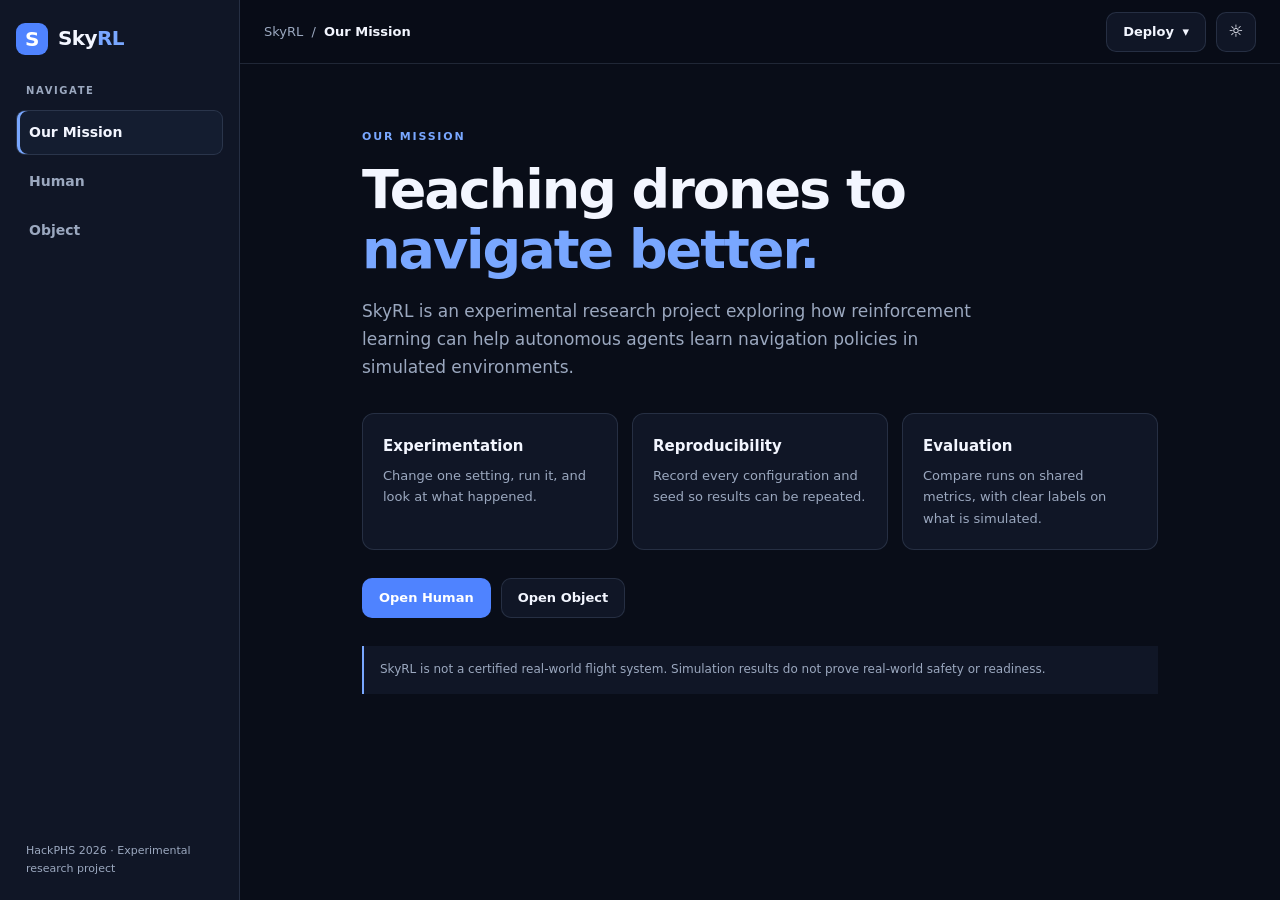
==== index.html @ 7f85333a "Update index.html" ====
<!DOCTYPE html>
<html lang="en" data-theme="dark">
<head>
  <meta charset="UTF-8">
  <meta name="viewport" content="width=device-width, initial-scale=1">
  <meta name="theme-color" content="#090d18">
  <title>SkyRL · HackPHS 2026</title>
  <link rel="stylesheet" href="style.css">
  <script>
    try { document.documentElement.dataset.theme = localStorage.getItem("skyrl-theme") === "light" ? "light" : "dark"; } catch (e) {}
  </script>
  <script src="portal.js" defer></script>
</head>
<body>
  <div class="app" id="app">

    <aside class="sidebar" id="sidebar" aria-label="Main navigation">
      <a class="brand" href="index.html" aria-label="SkyRL home">
        <span class="brand-mark">S</span><span>Sky<span class="accent">RL</span></span>
      </a>
      <p class="side-label">Navigate</p>
      <nav class="side-nav">
        <button type="button" class="side-link" data-view="mission">Our Mission</button>
        <button type="button" class="side-link" data-view="human">Human</button>
        <button type="button" class="side-link" data-view="object">Object</button>
      </nav>
      <p class="side-note">HackPHS 2026 · Experimental research project</p>
    </aside>

    <div class="scrim" id="scrim" hidden></div>

    <div class="main">
      <header class="topbar">
        <button type="button" class="icon-btn menu-btn" id="menuBtn" aria-label="Open navigation" aria-expanded="false" aria-controls="sidebar">☰</button>
        <div class="crumbs">SkyRL <span>/</span> <strong id="crumb">Our Mission</strong></div>

        <div class="actions">
          <div class="dropdown" id="deploy">
            <button type="button" class="btn" id="deployBtn" aria-haspopup="true" aria-expanded="false" aria-controls="deployMenu">
              Deploy <span class="caret" aria-hidden="true">▾</span>
            </button>
            <div class="menu" id="deployMenu" role="menu" hidden>
              <button type="button" role="menuitem" data-view="human">Human</button>
              <button type="button" role="menuitem" data-view="object">Object</button>
            </div>
          </div>
          <button type="button" class="icon-btn" id="themeToggle" aria-label="Switch to light mode">☼</button>
        </div>
      </header>

      <main id="content" tabindex="-1">
        <section class="view" data-view-id="mission">
          <p class="eyebrow">Our Mission</p>
          <h1>Teaching drones to <span class="accent">navigate better.</span></h1>
          <p class="lead">SkyRL is an experimental research project exploring how reinforcement learning can help autonomous agents learn navigation policies in simulated environments.</p>

          <div class="cards">
            <div class="card"><h3>Experimentation</h3><p>Change one setting, run it, and look at what happened.</p></div>
            <div class="card"><h3>Reproducibility</h3><p>Record every configuration and seed so results can be repeated.</p></div>
            <div class="card"><h3>Evaluation</h3><p>Compare runs on shared metrics, with clear labels on what is simulated.</p></div>
          </div>

          <div class="cta">
            <button type="button" class="btn primary" data-view="human">Open Human</button>
            <button type="button" class="btn" data-view="object">Open Object</button>
          </div>

          <p class="note">SkyRL is not a certified real-world flight system. Simulation results do not prove real-world safety or readiness.</p>
        </section>

        <section class="view blank" data-view-id="human" hidden>
          <h1 class="blank-text">ALI INTEGRATE!!!!</h1>
        </section>

        <section class="view blank" data-view-id="object" hidden>
          <h1 class="blank-text">ALI INTEGRATE!!!!</h1>
        </section>
      </main>
    </div>
  </div>
</body>
</html>
---- style.css ----
:root {
  color-scheme: dark;
  --bg: #090d18; --surface: #101626; --surface-2: #141d30;
  --text: #f3f6ff; --muted: #9ba8bf; --border: rgba(157, 177, 218, .16);
  --blue: #79a7ff; --blue-strong: #4f83ff; --shadow: 0 18px 50px rgba(0, 0, 0, .35);
}
:root[data-theme="light"] {
  color-scheme: light;
  --bg: #f7f9fd; --surface: #ffffff; --surface-2: #eef3fb;
  --text: #121b30; --muted: #5e6b83; --border: rgba(31, 52, 91, .14);
  --blue: #2d67d8; --blue-strong: #285dd0; --shadow: 0 18px 50px rgba(35, 57, 99, .12);
}

* { box-sizing: border-box; }
[hidden] { display: none !important; }
html, body { height: 100%; }
body {
  margin: 0; background: var(--bg); color: var(--text);
  font: 15px/1.65 Inter, system-ui, -apple-system, "Segoe UI", sans-serif;
  transition: background .2s, color .2s;
}
button { font: inherit; color: inherit; cursor: pointer; }
a { color: inherit; text-decoration: none; }
:focus-visible { outline: 2px solid var(--blue); outline-offset: 3px; }
.accent { color: var(--blue); }

/* Layout */
.app { display: grid; grid-template-columns: 240px 1fr; min-height: 100vh; }
.main { min-width: 0; display: flex; flex-direction: column; }

/* Sidebar */
.sidebar {
  position: sticky; top: 0; height: 100vh; padding: 22px 16px;
  display: flex; flex-direction: column; gap: 6px;
  background: var(--surface); border-right: 1px solid var(--border);
}
.brand { display: flex; align-items: center; gap: 10px; font-size: 20px; font-weight: 750; letter-spacing: -.6px; margin-bottom: 22px; }
.brand-mark { display: grid; place-items: center; width: 32px; height: 32px; border-radius: 9px; background: var(--blue-strong); color: #fff; font-weight: 800; }
.side-label { margin: 0 10px 4px; font-size: 10px; letter-spacing: 1.6px; text-transform: uppercase; color: var(--muted); font-weight: 700; }
.side-nav { display: grid; gap: 4px; }
.side-link {
  text-align: left; padding: 10px 12px; border: 1px solid transparent; border-radius: 9px;
  background: none; color: var(--muted); font-size: 14px; font-weight: 600;
  transition: background .15s, color .15s, border-color .15s;
}
.side-link:hover { background: var(--surface-2); color: var(--text); }
.side-link.active { background: var(--surface-2); color: var(--text); border-color: var(--border); box-shadow: inset 3px 0 0 var(--blue); }
.side-note { margin: auto 10px 0; font-size: 11px; color: var(--muted); }

/* Topbar */
.topbar {
  position: sticky; top: 0; z-index: 20; height: 64px; padding: 0 24px;
  display: flex; align-items: center; gap: 14px;
  background: color-mix(in srgb, var(--bg) 85%, transparent);
  backdrop-filter: blur(14px); border-bottom: 1px solid var(--border);
}
.crumbs { font-size: 13px; color: var(--muted); }
.crumbs span { margin: 0 4px; }
.crumbs strong { color: var(--text); }
.actions { margin-left: auto; display: flex; align-items: center; gap: 10px; }

.btn, .icon-btn {
  border: 1px solid var(--border); border-radius: 10px; background: var(--surface);
  transition: border-color .15s, background .15s, transform .15s;
}
.btn { min-height: 40px; padding: 0 16px; font-size: 13px; font-weight: 650; }
.icon-btn { width: 40px; height: 40px; font-size: 17px; line-height: 1; }
.btn:hover, .icon-btn:hover { border-color: var(--blue); }
.btn.primary { background: var(--blue-strong); border-color: transparent; color: #fff; }
.btn.primary:hover { background: #6795ff; }
.menu-btn { display: none; }

/* Deploy dropdown */
.dropdown { position: relative; }
.caret { display: inline-block; margin-left: 4px; transition: transform .15s; }
.dropdown.open .caret { transform: rotate(180deg); }
.menu {
  position: absolute; right: 0; top: calc(100% + 6px); min-width: 160px; padding: 6px;
  display: grid; gap: 2px; background: var(--surface); border: 1px solid var(--border);
  border-radius: 12px; box-shadow: var(--shadow); z-index: 30;
}
.menu::before { content: ""; position: absolute; left: 0; right: 0; top: -8px; height: 8px; } /* hover bridge */
.menu button { text-align: left; padding: 10px 12px; border: 0; border-radius: 8px; background: none; font-size: 13px; font-weight: 600; }
.menu button:hover, .menu button:focus-visible { background: var(--surface-2); color: var(--blue); }

/* Views */
#content { flex: 1; outline: none; }
.view { max-width: 860px; padding: 64px 32px; margin: 0 auto; }
.eyebrow { margin: 0 0 14px; font-size: 11px; letter-spacing: 1.8px; text-transform: uppercase; font-weight: 750; color: var(--blue); }
.view h1 { margin: 0 0 18px; font-size: clamp(34px, 5vw, 54px); line-height: 1.1; letter-spacing: -2px; }
.lead { max-width: 620px; margin: 0 0 32px; font-size: 17px; color: var(--muted); }
.cards { display: grid; grid-template-columns: repeat(3, 1fr); gap: 14px; margin-bottom: 28px; }
.card { padding: 20px; background: var(--surface); border: 1px solid var(--border); border-radius: 12px; }
.card h3 { margin: 0 0 6px; font-size: 15px; }
.card p { margin: 0; font-size: 13px; color: var(--muted); }
.cta { display: flex; flex-wrap: wrap; gap: 10px; margin-bottom: 28px; }
.note { padding: 14px 16px; border-left: 2px solid var(--blue); background: var(--surface); font-size: 12px; color: var(--muted); }

/* Blank "ALI INTEGRATE" pages */
.view.blank { max-width: none; min-height: calc(100vh - 64px); display: grid; place-items: center; padding: 24px; }
.blank-text { margin: 0; text-align: center; font-size: clamp(32px, 8vw, 84px); letter-spacing: -2px; }

/* Mobile */
@media (max-width: 800px) {
  .app { grid-template-columns: 1fr; }
  .menu-btn { display: inline-block; }
  .sidebar {
    position: fixed; z-index: 40; left: 0; top: 0; bottom: 0; width: 260px;
    transform: translateX(-100%); transition: transform .2s; box-shadow: var(--shadow);
  }
  .app.nav-open .sidebar { transform: none; }
  .scrim { position: fixed; inset: 0; z-index: 35; background: rgba(0, 0, 0, .55); }
  .topbar { padding: 0 14px; }
  .view { padding: 40px 20px; }
  .cards { grid-template-columns: 1fr; }
}
@media (prefers-reduced-motion: reduce) { * { transition: none !important; } }
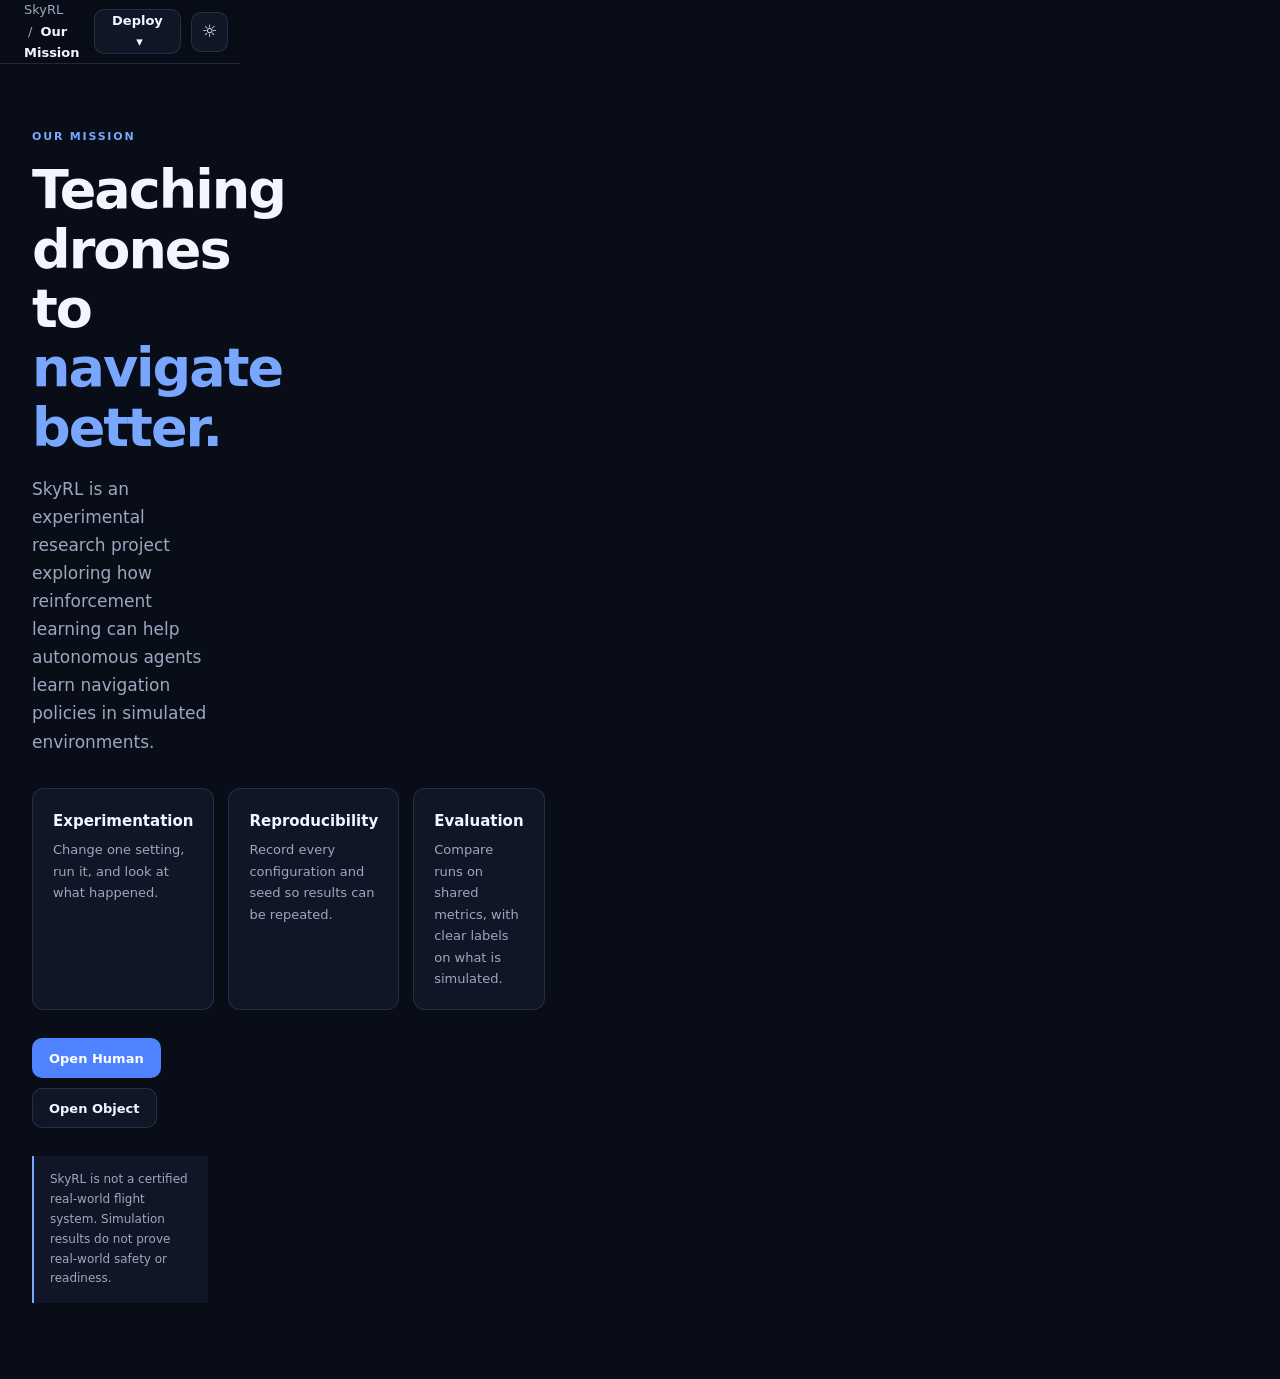
==== commit 3283c6f0: "Update index.html" ====
--- a/index.html
+++ b/index.html
@@ -13,20 +13,7 @@
 </head>
 <body>
   <div class="app" id="app">
-
-    <aside class="sidebar" id="sidebar" aria-label="Main navigation">
-      <a class="brand" href="index.html" aria-label="SkyRL home">
-        <span class="brand-mark">S</span><span>Sky<span class="accent">RL</span></span>
-      </a>
-      <p class="side-label">Navigate</p>
-      <nav class="side-nav">
-        <button type="button" class="side-link" data-view="mission">Our Mission</button>
-        <button type="button" class="side-link" data-view="human">Human</button>
-        <button type="button" class="side-link" data-view="object">Object</button>
-      </nav>
-      <p class="side-note">HackPHS 2026 · Experimental research project</p>
-    </aside>
-
+    
     <div class="scrim" id="scrim" hidden></div>
 
     <div class="main">
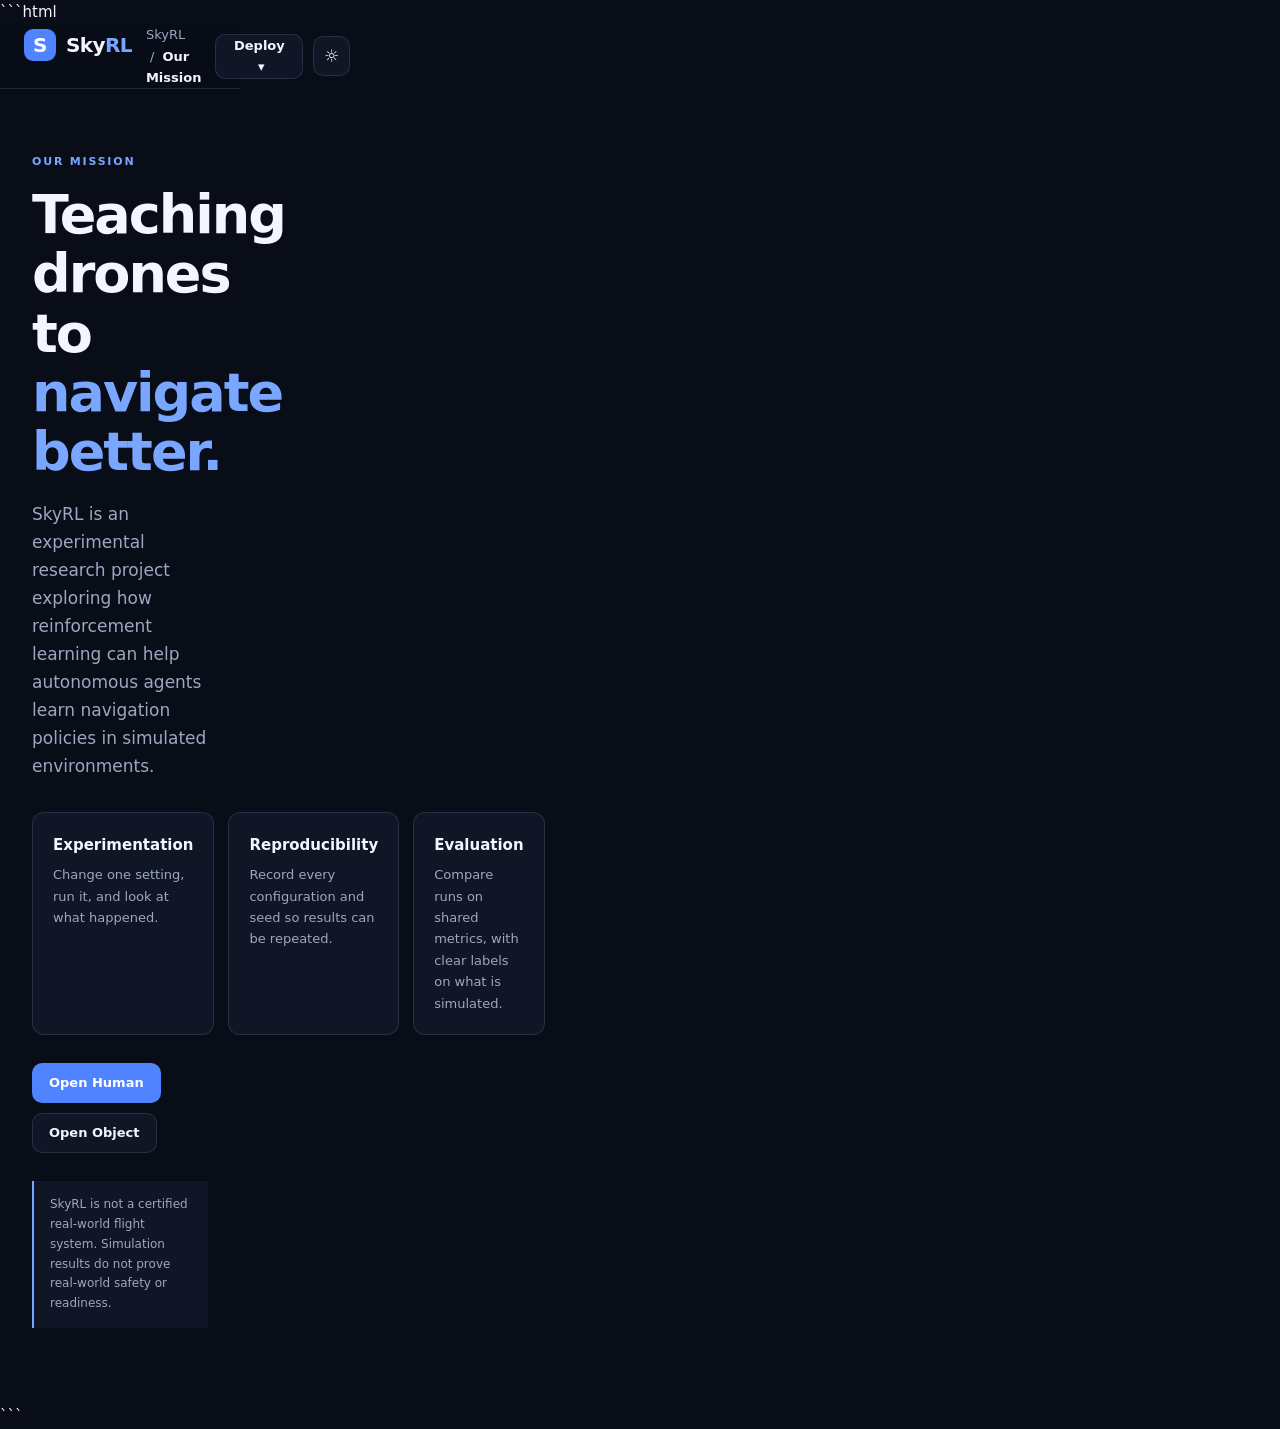
==== commit 1ad03c9e: "Update index.html" ====
--- a/index.html
+++ b/index.html
@@ -1,58 +1,127 @@
+```html
 <!DOCTYPE html>
 <html lang="en" data-theme="dark">
 <head>
   <meta charset="UTF-8">
   <meta name="viewport" content="width=device-width, initial-scale=1">
   <meta name="theme-color" content="#090d18">
+  <meta name="description" content="SkyRL — an experimental simulation and reinforcement learning environment.">
   <title>SkyRL · HackPHS 2026</title>
+
   <link rel="stylesheet" href="style.css">
+
   <script>
-    try { document.documentElement.dataset.theme = localStorage.getItem("skyrl-theme") === "light" ? "light" : "dark"; } catch (e) {}
+    try {
+      document.documentElement.dataset.theme =
+        localStorage.getItem("skyrl-theme") === "light"
+          ? "light"
+          : "dark";
+    } catch (e) {}
   </script>
+
   <script src="portal.js" defer></script>
 </head>
+
 <body>
   <div class="app" id="app">
-    
-    <div class="scrim" id="scrim" hidden></div>
+    <div class="main">
 
-    <div class="main">
       <header class="topbar">
-        <button type="button" class="icon-btn menu-btn" id="menuBtn" aria-label="Open navigation" aria-expanded="false" aria-controls="sidebar">☰</button>
-        <div class="crumbs">SkyRL <span>/</span> <strong id="crumb">Our Mission</strong></div>
+        <a class="brand" href="index.html" aria-label="SkyRL home">
+          <span class="brand-mark">S</span>
+          <span>Sky<span class="accent">RL</span></span>
+        </a>
+
+        <div class="crumbs">
+          SkyRL <span>/</span>
+          <strong id="crumb">Our Mission</strong>
+        </div>
 
         <div class="actions">
           <div class="dropdown" id="deploy">
-            <button type="button" class="btn" id="deployBtn" aria-haspopup="true" aria-expanded="false" aria-controls="deployMenu">
+            <button
+              type="button"
+              class="btn"
+              id="deployBtn"
+              aria-haspopup="true"
+              aria-expanded="false"
+              aria-controls="deployMenu">
               Deploy <span class="caret" aria-hidden="true">▾</span>
             </button>
+
             <div class="menu" id="deployMenu" role="menu" hidden>
-              <button type="button" role="menuitem" data-view="human">Human</button>
-              <button type="button" role="menuitem" data-view="object">Object</button>
+              <button type="button" role="menuitem" data-view="human">
+                Human
+              </button>
+              <button type="button" role="menuitem" data-view="object">
+                Object
+              </button>
             </div>
           </div>
-          <button type="button" class="icon-btn" id="themeToggle" aria-label="Switch to light mode">☼</button>
+
+          <button
+            type="button"
+            class="icon-btn"
+            id="themeToggle"
+            aria-label="Switch to light mode">
+            ☼
+          </button>
         </div>
       </header>
 
       <main id="content" tabindex="-1">
+
         <section class="view" data-view-id="mission">
           <p class="eyebrow">Our Mission</p>
-          <h1>Teaching drones to <span class="accent">navigate better.</span></h1>
-          <p class="lead">SkyRL is an experimental research project exploring how reinforcement learning can help autonomous agents learn navigation policies in simulated environments.</p>
+
+          <h1>
+            Teaching drones to
+            <span class="accent">navigate better.</span>
+          </h1>
+
+          <p class="lead">
+            SkyRL is an experimental research project exploring how
+            reinforcement learning can help autonomous agents learn
+            navigation policies in simulated environments.
+          </p>
 
           <div class="cards">
-            <div class="card"><h3>Experimentation</h3><p>Change one setting, run it, and look at what happened.</p></div>
-            <div class="card"><h3>Reproducibility</h3><p>Record every configuration and seed so results can be repeated.</p></div>
-            <div class="card"><h3>Evaluation</h3><p>Compare runs on shared metrics, with clear labels on what is simulated.</p></div>
+            <div class="card">
+              <h3>Experimentation</h3>
+              <p>
+                Change one setting, run it, and look at what happened.
+              </p>
+            </div>
+
+            <div class="card">
+              <h3>Reproducibility</h3>
+              <p>
+                Record every configuration and seed so results can be repeated.
+              </p>
+            </div>
+
+            <div class="card">
+              <h3>Evaluation</h3>
+              <p>
+                Compare runs on shared metrics, with clear labels on what is simulated.
+              </p>
+            </div>
           </div>
 
           <div class="cta">
-            <button type="button" class="btn primary" data-view="human">Open Human</button>
-            <button type="button" class="btn" data-view="object">Open Object</button>
+            <button type="button" class="btn primary" data-view="human">
+              Open Human
+            </button>
+
+            <button type="button" class="btn" data-view="object">
+              Open Object
+            </button>
           </div>
 
-          <p class="note">SkyRL is not a certified real-world flight system. Simulation results do not prove real-world safety or readiness.</p>
+          <p class="note">
+            SkyRL is not a certified real-world flight system.
+            Simulation results do not prove real-world safety or readiness.
+          </p>
         </section>
 
         <section class="view blank" data-view-id="human" hidden>
@@ -62,8 +131,10 @@
         <section class="view blank" data-view-id="object" hidden>
           <h1 class="blank-text">ALI INTEGRATE!!!!</h1>
         </section>
+
       </main>
     </div>
   </div>
 </body>
 </html>
+```
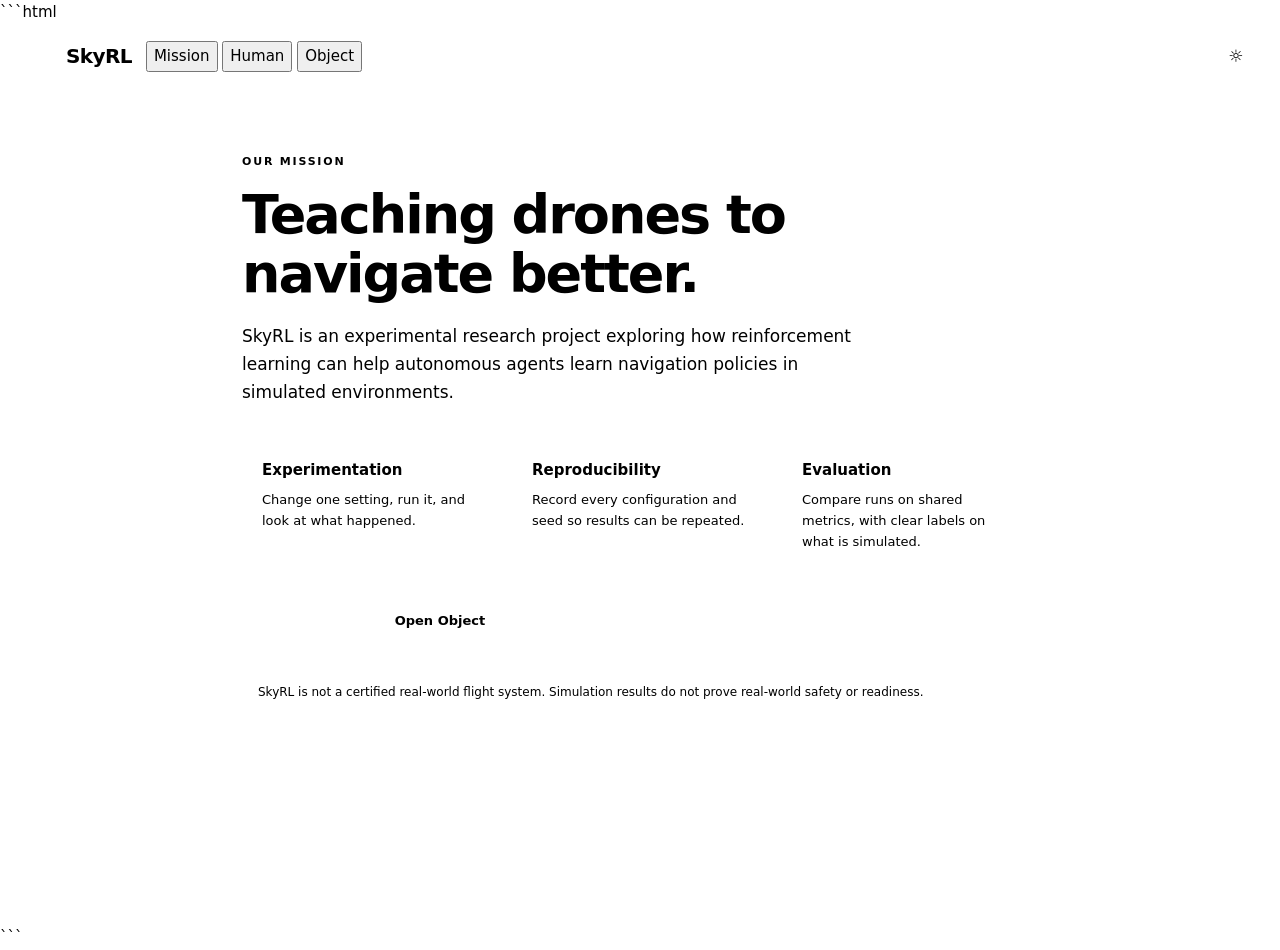
==== commit 8399f405: "Update index.html" ====
--- a/index.html
+++ b/index.html
@@ -7,15 +7,12 @@
   <meta name="theme-color" content="#090d18">
   <meta name="description" content="SkyRL — an experimental simulation and reinforcement learning environment.">
   <title>SkyRL · HackPHS 2026</title>
-
   <link rel="stylesheet" href="style.css">
 
   <script>
     try {
       document.documentElement.dataset.theme =
-        localStorage.getItem("skyrl-theme") === "light"
-          ? "light"
-          : "dark";
+        localStorage.getItem("skyrl-theme") === "light" ? "light" : "dark";
     } catch (e) {}
   </script>
 
@@ -32,47 +29,29 @@
           <span>Sky<span class="accent">RL</span></span>
         </a>
 
-        <div class="crumbs">
-          SkyRL <span>/</span>
-          <strong id="crumb">Our Mission</strong>
-        </div>
+        <nav class="top-nav" aria-label="Main navigation">
+          <button type="button" class="top-link active"
+            data-view="mission" aria-current="page">
+            Mission
+          </button>
+          <button type="button" class="top-link" data-view="human">
+            Human
+          </button>
+          <button type="button" class="top-link" data-view="object">
+            Object
+          </button>
+        </nav>
 
         <div class="actions">
-          <div class="dropdown" id="deploy">
-            <button
-              type="button"
-              class="btn"
-              id="deployBtn"
-              aria-haspopup="true"
-              aria-expanded="false"
-              aria-controls="deployMenu">
-              Deploy <span class="caret" aria-hidden="true">▾</span>
-            </button>
-
-            <div class="menu" id="deployMenu" role="menu" hidden>
-              <button type="button" role="menuitem" data-view="human">
-                Human
-              </button>
-              <button type="button" role="menuitem" data-view="object">
-                Object
-              </button>
-            </div>
-          </div>
-
-          <button
-            type="button"
-            class="icon-btn"
-            id="themeToggle"
-            aria-label="Switch to light mode">
-            ☼
-          </button>
+          <button type="button" class="icon-btn" id="themeToggle"
+            aria-label="Switch to light mode">☼</button>
         </div>
       </header>
 
       <main id="content" tabindex="-1">
 
         <section class="view" data-view-id="mission">
-          <p class="eyebrow">Our Mission</p>
+          <p class="eyebrow">OUR MISSION</p>
 
           <h1>
             Teaching drones to
@@ -86,33 +65,26 @@
           </p>
 
           <div class="cards">
-            <div class="card">
+            <article class="card">
               <h3>Experimentation</h3>
-              <p>
-                Change one setting, run it, and look at what happened.
-              </p>
-            </div>
+              <p>Change one setting, run it, and look at what happened.</p>
+            </article>
 
-            <div class="card">
+            <article class="card">
               <h3>Reproducibility</h3>
-              <p>
-                Record every configuration and seed so results can be repeated.
-              </p>
-            </div>
+              <p>Record every configuration and seed so results can be repeated.</p>
+            </article>
 
-            <div class="card">
+            <article class="card">
               <h3>Evaluation</h3>
-              <p>
-                Compare runs on shared metrics, with clear labels on what is simulated.
-              </p>
-            </div>
+              <p>Compare runs on shared metrics, with clear labels on what is simulated.</p>
+            </article>
           </div>
 
           <div class="cta">
             <button type="button" class="btn primary" data-view="human">
               Open Human
             </button>
-
             <button type="button" class="btn" data-view="object">
               Open Object
             </button>
@@ -125,11 +97,29 @@
         </section>
 
         <section class="view blank" data-view-id="human" hidden>
-          <h1 class="blank-text">ALI INTEGRATE!!!!</h1>
+          <div class="placeholder">
+            <p class="eyebrow">HUMAN SIMULATION</p>
+            <h1 class="blank-text">ALI INTEGRATE!!!!</h1>
+            <p class="lead">
+              The human simulation environment will be integrated here.
+            </p>
+            <button type="button" class="btn" data-view="mission">
+              Back to Mission
+            </button>
+          </div>
         </section>
 
         <section class="view blank" data-view-id="object" hidden>
-          <h1 class="blank-text">ALI INTEGRATE!!!!</h1>
+          <div class="placeholder">
+            <p class="eyebrow">OBJECT SIMULATION</p>
+            <h1 class="blank-text">ALI INTEGRATE!!!!</h1>
+            <p class="lead">
+              The object simulation environment will be integrated here.
+            </p>
+            <button type="button" class="btn" data-view="mission">
+              Back to Mission
+            </button>
+          </div>
         </section>
 
       </main>
--- a/style.css
+++ b/style.css
@@ -1,117 +1,413 @@
+```css
 :root {
   color-scheme: dark;
-  --bg: #090d18; --surface: #101626; --surface-2: #141d30;
-  --text: #f3f6ff; --muted: #9ba8bf; --border: rgba(157, 177, 218, .16);
-  --blue: #79a7ff; --blue-strong: #4f83ff; --shadow: 0 18px 50px rgba(0, 0, 0, .35);
-}
+  --bg: #090d18;
+  --surface: #101626;
+  --surface-2: #141d30;
+  --text: #f3f6ff;
+  --muted: #9ba8bf;
+  --border: rgba(157, 177, 218, .16);
+  --blue: #79a7ff;
+  --blue-strong: #4f83ff;
+  --shadow: 0 18px 50px rgba(0, 0, 0, .35);
+}
+
 :root[data-theme="light"] {
   color-scheme: light;
-  --bg: #f7f9fd; --surface: #ffffff; --surface-2: #eef3fb;
-  --text: #121b30; --muted: #5e6b83; --border: rgba(31, 52, 91, .14);
-  --blue: #2d67d8; --blue-strong: #285dd0; --shadow: 0 18px 50px rgba(35, 57, 99, .12);
-}
-
-* { box-sizing: border-box; }
-[hidden] { display: none !important; }
-html, body { height: 100%; }
+  --bg: #f7f9fd;
+  --surface: #ffffff;
+  --surface-2: #eef3fb;
+  --text: #121b30;
+  --muted: #5e6b83;
+  --border: rgba(31, 52, 91, .14);
+  --blue: #2d67d8;
+  --blue-strong: #285dd0;
+  --shadow: 0 18px 50px rgba(35, 57, 99, .12);
+}
+
+* {
+  box-sizing: border-box;
+}
+
+[hidden] {
+  display: none !important;
+}
+
+html,
 body {
-  margin: 0; background: var(--bg); color: var(--text);
+  min-height: 100%;
+}
+
+body {
+  margin: 0;
+  background: var(--bg);
+  color: var(--text);
   font: 15px/1.65 Inter, system-ui, -apple-system, "Segoe UI", sans-serif;
   transition: background .2s, color .2s;
 }
-button { font: inherit; color: inherit; cursor: pointer; }
-a { color: inherit; text-decoration: none; }
-:focus-visible { outline: 2px solid var(--blue); outline-offset: 3px; }
-.accent { color: var(--blue); }
-
-/* Layout */
-.app { display: grid; grid-template-columns: 240px 1fr; min-height: 100vh; }
-.main { min-width: 0; display: flex; flex-direction: column; }
-
-/* Sidebar */
-.sidebar {
-  position: sticky; top: 0; height: 100vh; padding: 22px 16px;
-  display: flex; flex-direction: column; gap: 6px;
-  background: var(--surface); border-right: 1px solid var(--border);
-}
-.brand { display: flex; align-items: center; gap: 10px; font-size: 20px; font-weight: 750; letter-spacing: -.6px; margin-bottom: 22px; }
-.brand-mark { display: grid; place-items: center; width: 32px; height: 32px; border-radius: 9px; background: var(--blue-strong); color: #fff; font-weight: 800; }
-.side-label { margin: 0 10px 4px; font-size: 10px; letter-spacing: 1.6px; text-transform: uppercase; color: var(--muted); font-weight: 700; }
-.side-nav { display: grid; gap: 4px; }
-.side-link {
-  text-align: left; padding: 10px 12px; border: 1px solid transparent; border-radius: 9px;
-  background: none; color: var(--muted); font-size: 14px; font-weight: 600;
-  transition: background .15s, color .15s, border-color .15s;
-}
-.side-link:hover { background: var(--surface-2); color: var(--text); }
-.side-link.active { background: var(--surface-2); color: var(--text); border-color: var(--border); box-shadow: inset 3px 0 0 var(--blue); }
-.side-note { margin: auto 10px 0; font-size: 11px; color: var(--muted); }
-
-/* Topbar */
+
+button {
+  font: inherit;
+  color: inherit;
+  cursor: pointer;
+}
+
+a {
+  color: inherit;
+  text-decoration: none;
+}
+
+:focus-visible {
+  outline: 2px solid var(--blue);
+  outline-offset: 3px;
+}
+
+.accent {
+  color: var(--blue);
+}
+
+/* Full-width layout: no sidebar */
+
+.app {
+  display: block;
+  width: 100%;
+  min-height: 100vh;
+}
+
+.main {
+  display: flex;
+  flex-direction: column;
+  width: 100%;
+  min-width: 0;
+  min-height: 100vh;
+}
+
+/* Brand */
+
+.brand {
+  display: flex;
+  align-items: center;
+  gap: 10px;
+  flex-shrink: 0;
+  font-size: 20px;
+  font-weight: 750;
+  letter-spacing: -.6px;
+}
+
+.brand-mark {
+  display: grid;
+  place-items: center;
+  width: 32px;
+  height: 32px;
+  border-radius: 9px;
+  background: var(--blue-strong);
+  color: #fff;
+  font-weight: 800;
+}
+
+/* Top navigation */
+
 .topbar {
-  position: sticky; top: 0; z-index: 20; height: 64px; padding: 0 24px;
-  display: flex; align-items: center; gap: 14px;
+  position: sticky;
+  top: 0;
+  z-index: 20;
+  min-height: 64px;
+  padding: 0 24px;
+  display: flex;
+  align-items: center;
+  gap: 14px;
   background: color-mix(in srgb, var(--bg) 85%, transparent);
-  backdrop-filter: blur(14px); border-bottom: 1px solid var(--border);
-}
-.crumbs { font-size: 13px; color: var(--muted); }
-.crumbs span { margin: 0 4px; }
-.crumbs strong { color: var(--text); }
-.actions { margin-left: auto; display: flex; align-items: center; gap: 10px; }
-
-.btn, .icon-btn {
-  border: 1px solid var(--border); border-radius: 10px; background: var(--surface);
+  backdrop-filter: blur(14px);
+  border-bottom: 1px solid var(--border);
+}
+
+.crumbs {
+  font-size: 13px;
+  color: var(--muted);
+}
+
+.crumbs span {
+  margin: 0 4px;
+}
+
+.crumbs strong {
+  color: var(--text);
+}
+
+.actions {
+  margin-left: auto;
+  display: flex;
+  align-items: center;
+  gap: 10px;
+}
+
+/* Buttons */
+
+.btn,
+.icon-btn {
+  border: 1px solid var(--border);
+  border-radius: 10px;
+  background: var(--surface);
   transition: border-color .15s, background .15s, transform .15s;
 }
-.btn { min-height: 40px; padding: 0 16px; font-size: 13px; font-weight: 650; }
-.icon-btn { width: 40px; height: 40px; font-size: 17px; line-height: 1; }
-.btn:hover, .icon-btn:hover { border-color: var(--blue); }
-.btn.primary { background: var(--blue-strong); border-color: transparent; color: #fff; }
-.btn.primary:hover { background: #6795ff; }
-.menu-btn { display: none; }
+
+.btn {
+  min-height: 40px;
+  padding: 0 16px;
+  font-size: 13px;
+  font-weight: 650;
+}
+
+.icon-btn {
+  width: 40px;
+  height: 40px;
+  font-size: 17px;
+  line-height: 1;
+}
+
+.btn:hover,
+.icon-btn:hover {
+  border-color: var(--blue);
+}
+
+.btn:active,
+.icon-btn:active {
+  transform: scale(.97);
+}
+
+.btn.primary {
+  background: var(--blue-strong);
+  border-color: transparent;
+  color: #fff;
+}
+
+.btn.primary:hover {
+  background: #6795ff;
+}
 
 /* Deploy dropdown */
-.dropdown { position: relative; }
-.caret { display: inline-block; margin-left: 4px; transition: transform .15s; }
-.dropdown.open .caret { transform: rotate(180deg); }
+
+.dropdown {
+  position: relative;
+}
+
+.caret {
+  display: inline-block;
+  margin-left: 4px;
+  transition: transform .15s;
+}
+
+.dropdown.open .caret {
+  transform: rotate(180deg);
+}
+
 .menu {
-  position: absolute; right: 0; top: calc(100% + 6px); min-width: 160px; padding: 6px;
-  display: grid; gap: 2px; background: var(--surface); border: 1px solid var(--border);
-  border-radius: 12px; box-shadow: var(--shadow); z-index: 30;
-}
-.menu::before { content: ""; position: absolute; left: 0; right: 0; top: -8px; height: 8px; } /* hover bridge */
-.menu button { text-align: left; padding: 10px 12px; border: 0; border-radius: 8px; background: none; font-size: 13px; font-weight: 600; }
-.menu button:hover, .menu button:focus-visible { background: var(--surface-2); color: var(--blue); }
-
-/* Views */
-#content { flex: 1; outline: none; }
-.view { max-width: 860px; padding: 64px 32px; margin: 0 auto; }
-.eyebrow { margin: 0 0 14px; font-size: 11px; letter-spacing: 1.8px; text-transform: uppercase; font-weight: 750; color: var(--blue); }
-.view h1 { margin: 0 0 18px; font-size: clamp(34px, 5vw, 54px); line-height: 1.1; letter-spacing: -2px; }
-.lead { max-width: 620px; margin: 0 0 32px; font-size: 17px; color: var(--muted); }
-.cards { display: grid; grid-template-columns: repeat(3, 1fr); gap: 14px; margin-bottom: 28px; }
-.card { padding: 20px; background: var(--surface); border: 1px solid var(--border); border-radius: 12px; }
-.card h3 { margin: 0 0 6px; font-size: 15px; }
-.card p { margin: 0; font-size: 13px; color: var(--muted); }
-.cta { display: flex; flex-wrap: wrap; gap: 10px; margin-bottom: 28px; }
-.note { padding: 14px 16px; border-left: 2px solid var(--blue); background: var(--surface); font-size: 12px; color: var(--muted); }
-
-/* Blank "ALI INTEGRATE" pages */
-.view.blank { max-width: none; min-height: calc(100vh - 64px); display: grid; place-items: center; padding: 24px; }
-.blank-text { margin: 0; text-align: center; font-size: clamp(32px, 8vw, 84px); letter-spacing: -2px; }
-
-/* Mobile */
+  position: absolute;
+  right: 0;
+  top: calc(100% + 6px);
+  min-width: 160px;
+  padding: 6px;
+  display: grid;
+  gap: 2px;
+  background: var(--surface);
+  border: 1px solid var(--border);
+  border-radius: 12px;
+  box-shadow: var(--shadow);
+  z-index: 30;
+}
+
+.menu::before {
+  content: "";
+  position: absolute;
+  left: 0;
+  right: 0;
+  top: -8px;
+  height: 8px;
+}
+
+.menu button {
+  text-align: left;
+  padding: 10px 12px;
+  border: 0;
+  border-radius: 8px;
+  background: none;
+  font-size: 13px;
+  font-weight: 600;
+}
+
+.menu button:hover,
+.menu button:focus-visible {
+  background: var(--surface-2);
+  color: var(--blue);
+}
+
+/* Main views */
+
+#content {
+  flex: 1;
+  min-width: 0;
+  outline: none;
+}
+
+.view {
+  width: 100%;
+  max-width: 860px;
+  padding: 64px 32px;
+  margin: 0 auto;
+}
+
+.eyebrow {
+  margin: 0 0 14px;
+  font-size: 11px;
+  letter-spacing: 1.8px;
+  text-transform: uppercase;
+  font-weight: 750;
+  color: var(--blue);
+}
+
+.view h1 {
+  margin: 0 0 18px;
+  font-size: clamp(34px, 5vw, 54px);
+  line-height: 1.1;
+  letter-spacing: -2px;
+}
+
+.lead {
+  max-width: 620px;
+  margin: 0 0 32px;
+  font-size: 17px;
+  color: var(--muted);
+}
+
+/* Feature cards */
+
+.cards {
+  display: grid;
+  grid-template-columns: repeat(3, minmax(0, 1fr));
+  gap: 14px;
+  margin-bottom: 28px;
+}
+
+.card {
+  padding: 20px;
+  background: var(--surface);
+  border: 1px solid var(--border);
+  border-radius: 12px;
+}
+
+.card h3 {
+  margin: 0 0 6px;
+  font-size: 15px;
+}
+
+.card p {
+  margin: 0;
+  font-size: 13px;
+  color: var(--muted);
+}
+
+/* Call to action */
+
+.cta {
+  display: flex;
+  flex-wrap: wrap;
+  gap: 10px;
+  margin-bottom: 28px;
+}
+
+.note {
+  padding: 14px 16px;
+  border-left: 2px solid var(--blue);
+  background: var(--surface);
+  font-size: 12px;
+  color: var(--muted);
+}
+
+/* Human and Object pages */
+
+.view.blank {
+  max-width: none;
+  min-height: calc(100vh - 64px);
+  display: grid;
+  place-items: center;
+  padding: 24px;
+}
+
+.blank-text {
+  margin: 0;
+  text-align: center;
+  font-size: clamp(32px, 8vw, 84px);
+  letter-spacing: -2px;
+}
+
+/* Responsive layout */
+
 @media (max-width: 800px) {
-  .app { grid-template-columns: 1fr; }
-  .menu-btn { display: inline-block; }
-  .sidebar {
-    position: fixed; z-index: 40; left: 0; top: 0; bottom: 0; width: 260px;
-    transform: translateX(-100%); transition: transform .2s; box-shadow: var(--shadow);
-  }
-  .app.nav-open .sidebar { transform: none; }
-  .scrim { position: fixed; inset: 0; z-index: 35; background: rgba(0, 0, 0, .55); }
-  .topbar { padding: 0 14px; }
-  .view { padding: 40px 20px; }
-  .cards { grid-template-columns: 1fr; }
-}
-@media (prefers-reduced-motion: reduce) { * { transition: none !important; } }
+  .topbar {
+    padding: 0 16px;
+    gap: 12px;
+  }
+
+  .view {
+    padding: 40px 20px;
+  }
+
+  .cards {
+    grid-template-columns: 1fr;
+  }
+}
+
+@media (max-width: 480px) {
+  .topbar {
+    padding: 10px 12px;
+    gap: 8px;
+  }
+
+  .brand {
+    gap: 7px;
+    font-size: 17px;
+  }
+
+  .brand-mark {
+    width: 29px;
+    height: 29px;
+  }
+
+  .crumbs {
+    display: none;
+  }
+
+  .actions {
+    gap: 7px;
+  }
+
+  .btn {
+    padding: 0 12px;
+  }
+
+  .view {
+    padding: 36px 18px;
+  }
+
+  .view h1 {
+    letter-spacing: -1.4px;
+  }
+
+  .lead {
+    font-size: 15px;
+  }
+
+  .blank-text {
+    overflow-wrap: anywhere;
+  }
+}
+
+@media (prefers-reduced-motion: reduce) {
+  *,
+  *::before,
+  *::after {
+    transition: none !important;
+    animation: none !important;
+  }
+}
+```
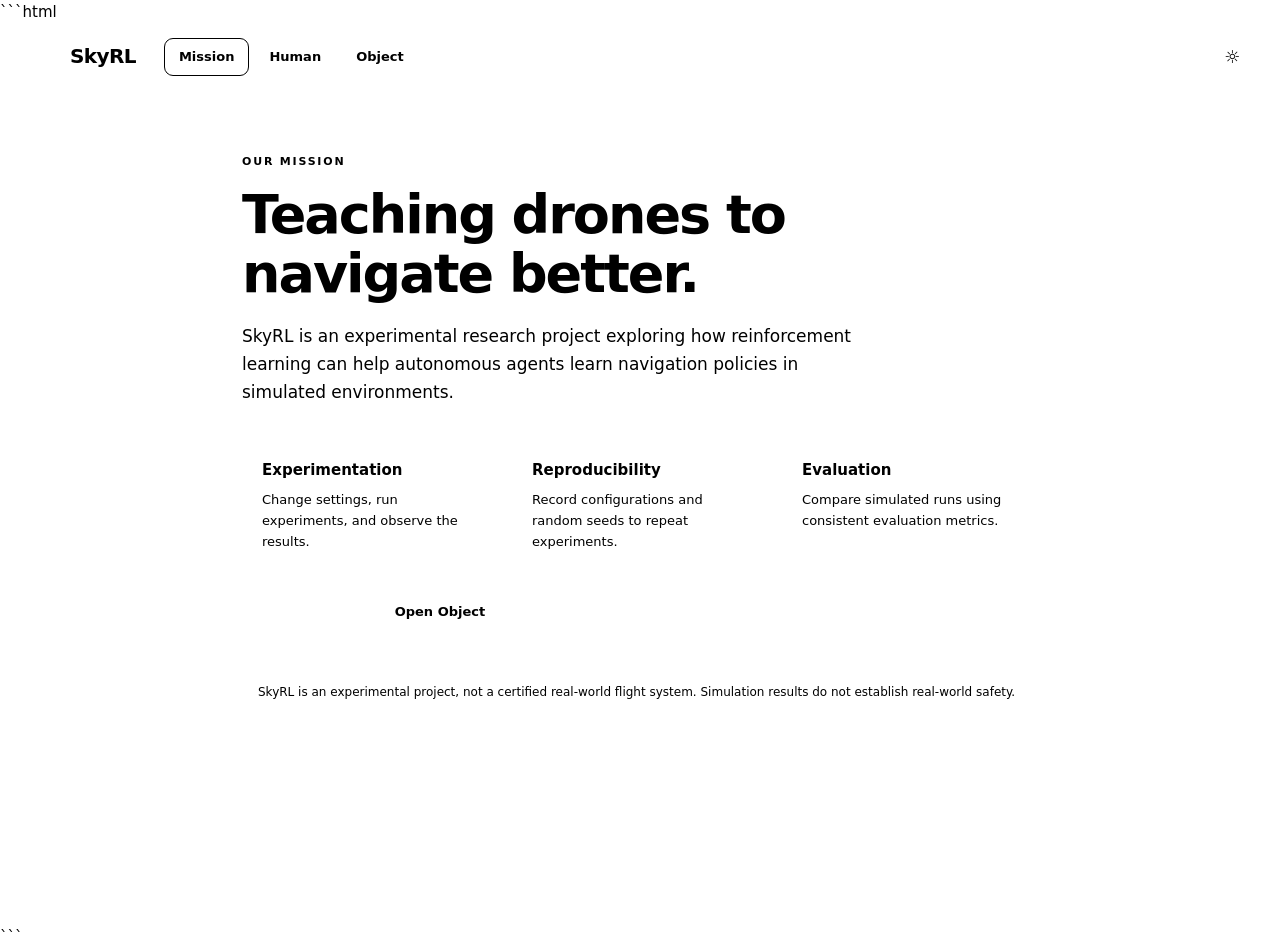
==== commit 8cb3e314: "Update index.html" ====
--- a/index.html
+++ b/index.html
@@ -6,124 +6,70 @@
   <meta name="viewport" content="width=device-width, initial-scale=1">
   <meta name="theme-color" content="#090d18">
   <meta name="description" content="SkyRL — an experimental simulation and reinforcement learning environment.">
-  <title>SkyRL · HackPHS 2026</title>
+  <title>Our Mission · SkyRL</title>
   <link rel="stylesheet" href="style.css">
-
   <script>
     try {
       document.documentElement.dataset.theme =
-        localStorage.getItem("skyrl-theme") === "light" ? "light" : "dark";
+        localStorage.getItem("skyrl-theme") || "dark";
     } catch (e) {}
   </script>
-
   <script src="portal.js" defer></script>
 </head>
+<body>
+  <div class="app">
+    <header class="topbar">
+      <a class="brand" href="index.html" aria-label="SkyRL home">
+        <span class="brand-mark">S</span>
+        <span>Sky<span class="accent">RL</span></span>
+      </a>
 
-<body>
-  <div class="app" id="app">
-    <div class="main">
+      <nav class="top-nav" aria-label="Main navigation">
+        <a class="top-link active" aria-current="page" href="index.html">Mission</a>
+        <a class="top-link" href="human.html">Human</a>
+        <a class="top-link" href="object.html">Object</a>
+      </nav>
 
-      <header class="topbar">
-        <a class="brand" href="index.html" aria-label="SkyRL home">
-          <span class="brand-mark">S</span>
-          <span>Sky<span class="accent">RL</span></span>
-        </a>
+      <div class="actions">
+        <button type="button" class="icon-btn" id="themeToggle"
+          aria-label="Switch to light mode">☼</button>
+      </div>
+    </header>
 
-        <nav class="top-nav" aria-label="Main navigation">
-          <button type="button" class="top-link active"
-            data-view="mission" aria-current="page">
-            Mission
-          </button>
-          <button type="button" class="top-link" data-view="human">
-            Human
-          </button>
-          <button type="button" class="top-link" data-view="object">
-            Object
-          </button>
-        </nav>
+    <main class="view">
+      <p class="eyebrow">OUR MISSION</p>
+      <h1>Teaching drones to <span class="accent">navigate better.</span></h1>
+      <p class="lead">
+        SkyRL is an experimental research project exploring how
+        reinforcement learning can help autonomous agents learn navigation
+        policies in simulated environments.
+      </p>
 
-        <div class="actions">
-          <button type="button" class="icon-btn" id="themeToggle"
-            aria-label="Switch to light mode">☼</button>
-        </div>
-      </header>
+      <div class="cards">
+        <article class="card">
+          <h3>Experimentation</h3>
+          <p>Change settings, run experiments, and observe the results.</p>
+        </article>
+        <article class="card">
+          <h3>Reproducibility</h3>
+          <p>Record configurations and random seeds to repeat experiments.</p>
+        </article>
+        <article class="card">
+          <h3>Evaluation</h3>
+          <p>Compare simulated runs using consistent evaluation metrics.</p>
+        </article>
+      </div>
 
-      <main id="content" tabindex="-1">
+      <div class="cta">
+        <a class="btn primary" href="human.html">Open Human</a>
+        <a class="btn" href="object.html">Open Object</a>
+      </div>
 
-        <section class="view" data-view-id="mission">
-          <p class="eyebrow">OUR MISSION</p>
-
-          <h1>
-            Teaching drones to
-            <span class="accent">navigate better.</span>
-          </h1>
-
-          <p class="lead">
-            SkyRL is an experimental research project exploring how
-            reinforcement learning can help autonomous agents learn
-            navigation policies in simulated environments.
-          </p>
-
-          <div class="cards">
-            <article class="card">
-              <h3>Experimentation</h3>
-              <p>Change one setting, run it, and look at what happened.</p>
-            </article>
-
-            <article class="card">
-              <h3>Reproducibility</h3>
-              <p>Record every configuration and seed so results can be repeated.</p>
-            </article>
-
-            <article class="card">
-              <h3>Evaluation</h3>
-              <p>Compare runs on shared metrics, with clear labels on what is simulated.</p>
-            </article>
-          </div>
-
-          <div class="cta">
-            <button type="button" class="btn primary" data-view="human">
-              Open Human
-            </button>
-            <button type="button" class="btn" data-view="object">
-              Open Object
-            </button>
-          </div>
-
-          <p class="note">
-            SkyRL is not a certified real-world flight system.
-            Simulation results do not prove real-world safety or readiness.
-          </p>
-        </section>
-
-        <section class="view blank" data-view-id="human" hidden>
-          <div class="placeholder">
-            <p class="eyebrow">HUMAN SIMULATION</p>
-            <h1 class="blank-text">ALI INTEGRATE!!!!</h1>
-            <p class="lead">
-              The human simulation environment will be integrated here.
-            </p>
-            <button type="button" class="btn" data-view="mission">
-              Back to Mission
-            </button>
-          </div>
-        </section>
-
-        <section class="view blank" data-view-id="object" hidden>
-          <div class="placeholder">
-            <p class="eyebrow">OBJECT SIMULATION</p>
-            <h1 class="blank-text">ALI INTEGRATE!!!!</h1>
-            <p class="lead">
-              The object simulation environment will be integrated here.
-            </p>
-            <button type="button" class="btn" data-view="mission">
-              Back to Mission
-            </button>
-          </div>
-        </section>
-
-      </main>
-    </div>
+      <p class="note">
+        SkyRL is an experimental project, not a certified real-world
+        flight system. Simulation results do not establish real-world safety.
+      </p>
+    </main>
   </div>
 </body>
 </html>
--- a/style.css
+++ b/style.css
@@ -33,12 +33,13 @@
   display: none !important;
 }
 
-html,
+html {
+  min-height: 100%;
+  scroll-behavior: smooth;
+}
+
 body {
-  min-height: 100%;
-}
-
-body {
+  min-height: 100vh;
   margin: 0;
   background: var(--bg);
   color: var(--text);
@@ -57,7 +58,8 @@
   text-decoration: none;
 }
 
-:focus-visible {
+button:focus-visible,
+a:focus-visible {
   outline: 2px solid var(--blue);
   outline-offset: 3px;
 }
@@ -66,10 +68,9 @@
   color: var(--blue);
 }
 
-/* Full-width layout: no sidebar */
+/* Full-width layout: sidebar removed */
 
 .app {
-  display: block;
   width: 100%;
   min-height: 100vh;
 }
@@ -82,10 +83,26 @@
   min-height: 100vh;
 }
 
-/* Brand */
+/* Compact top bar */
+
+.topbar {
+  position: sticky;
+  top: 0;
+  z-index: 20;
+  display: flex;
+  align-items: center;
+  gap: 28px;
+  width: 100%;
+  min-height: 64px;
+  padding: 10px 28px;
+  background: var(--bg);
+  border-bottom: 1px solid var(--border);
+}
+
+/* Logo */
 
 .brand {
-  display: flex;
+  display: inline-flex;
   align-items: center;
   gap: 10px;
   flex-shrink: 0;
@@ -105,43 +122,45 @@
   font-weight: 800;
 }
 
-/* Top navigation */
-
-.topbar {
-  position: sticky;
-  top: 0;
-  z-index: 20;
-  min-height: 64px;
-  padding: 0 24px;
+/* Clickable page tabs */
+
+.top-nav {
   display: flex;
   align-items: center;
-  gap: 14px;
-  background: color-mix(in srgb, var(--bg) 85%, transparent);
-  backdrop-filter: blur(14px);
-  border-bottom: 1px solid var(--border);
-}
-
-.crumbs {
+  gap: 5px;
+}
+
+.top-link {
+  min-height: 38px;
+  padding: 7px 14px;
+  border: 1px solid transparent;
+  border-radius: 9px;
+  background: transparent;
+  color: var(--muted);
   font-size: 13px;
-  color: var(--muted);
-}
-
-.crumbs span {
-  margin: 0 4px;
-}
-
-.crumbs strong {
+  font-weight: 600;
+  transition: background .15s, color .15s, border-color .15s;
+}
+
+.top-link:hover {
+  background: var(--surface);
   color: var(--text);
 }
 
+.top-link.active {
+  background: var(--surface-2);
+  color: var(--text);
+  border-color: var(--border);
+}
+
+/* Right-side controls */
+
 .actions {
-  margin-left: auto;
   display: flex;
   align-items: center;
   gap: 10px;
-}
-
-/* Buttons */
+  margin-left: auto;
+}
 
 .btn,
 .icon-btn {
@@ -159,9 +178,11 @@
 }
 
 .icon-btn {
+  display: grid;
+  place-items: center;
   width: 40px;
   height: 40px;
-  font-size: 17px;
+  font-size: 18px;
   line-height: 1;
 }
 
@@ -171,8 +192,9 @@
 }
 
 .btn:active,
-.icon-btn:active {
-  transform: scale(.97);
+.icon-btn:active,
+.top-link:active {
+  transform: scale(.98);
 }
 
 .btn.primary {
@@ -185,63 +207,7 @@
   background: #6795ff;
 }
 
-/* Deploy dropdown */
-
-.dropdown {
-  position: relative;
-}
-
-.caret {
-  display: inline-block;
-  margin-left: 4px;
-  transition: transform .15s;
-}
-
-.dropdown.open .caret {
-  transform: rotate(180deg);
-}
-
-.menu {
-  position: absolute;
-  right: 0;
-  top: calc(100% + 6px);
-  min-width: 160px;
-  padding: 6px;
-  display: grid;
-  gap: 2px;
-  background: var(--surface);
-  border: 1px solid var(--border);
-  border-radius: 12px;
-  box-shadow: var(--shadow);
-  z-index: 30;
-}
-
-.menu::before {
-  content: "";
-  position: absolute;
-  left: 0;
-  right: 0;
-  top: -8px;
-  height: 8px;
-}
-
-.menu button {
-  text-align: left;
-  padding: 10px 12px;
-  border: 0;
-  border-radius: 8px;
-  background: none;
-  font-size: 13px;
-  font-weight: 600;
-}
-
-.menu button:hover,
-.menu button:focus-visible {
-  background: var(--surface-2);
-  color: var(--blue);
-}
-
-/* Main views */
+/* Main content */
 
 #content {
   flex: 1;
@@ -252,17 +218,18 @@
 .view {
   width: 100%;
   max-width: 860px;
+  margin: 0 auto;
   padding: 64px 32px;
-  margin: 0 auto;
+  animation: fade-in .2s ease;
 }
 
 .eyebrow {
   margin: 0 0 14px;
+  color: var(--blue);
   font-size: 11px;
+  font-weight: 750;
   letter-spacing: 1.8px;
   text-transform: uppercase;
-  font-weight: 750;
-  color: var(--blue);
 }
 
 .view h1 {
@@ -275,8 +242,8 @@
 .lead {
   max-width: 620px;
   margin: 0 0 32px;
+  color: var(--muted);
   font-size: 17px;
-  color: var(--muted);
 }
 
 /* Feature cards */
@@ -293,6 +260,12 @@
   background: var(--surface);
   border: 1px solid var(--border);
   border-radius: 12px;
+  transition: border-color .2s, transform .2s;
+}
+
+.card:hover {
+  border-color: rgba(121, 167, 255, .4);
+  transform: translateY(-2px);
 }
 
 .card h3 {
@@ -302,11 +275,11 @@
 
 .card p {
   margin: 0;
+  color: var(--muted);
   font-size: 13px;
-  color: var(--muted);
-}
-
-/* Call to action */
+}
+
+/* Page action buttons */
 
 .cta {
   display: flex;
@@ -319,37 +292,62 @@
   padding: 14px 16px;
   border-left: 2px solid var(--blue);
   background: var(--surface);
+  color: var(--muted);
   font-size: 12px;
-  color: var(--muted);
-}
-
-/* Human and Object pages */
+}
+
+/* Human and Object placeholder pages */
 
 .view.blank {
+  display: grid;
+  place-items: center;
   max-width: none;
   min-height: calc(100vh - 64px);
-  display: grid;
-  place-items: center;
-  padding: 24px;
+  padding: 32px 24px;
+  text-align: center;
+}
+
+.placeholder {
+  width: 100%;
+  max-width: 760px;
+}
+
+.placeholder .lead {
+  margin: 18px auto 24px;
 }
 
 .blank-text {
   margin: 0;
-  text-align: center;
-  font-size: clamp(32px, 8vw, 84px);
+  font-size: clamp(32px, 7vw, 76px);
+  line-height: 1.1;
   letter-spacing: -2px;
-}
-
-/* Responsive layout */
+  overflow-wrap: anywhere;
+}
+
+/* Subtle entrance animation */
+
+@keyframes fade-in {
+  from {
+    opacity: 0;
+    transform: translateY(4px);
+  }
+
+  to {
+    opacity: 1;
+    transform: translateY(0);
+  }
+}
+
+/* Tablet */
 
 @media (max-width: 800px) {
   .topbar {
-    padding: 0 16px;
-    gap: 12px;
+    gap: 14px;
+    padding: 10px 18px;
   }
 
   .view {
-    padding: 40px 20px;
+    padding: 44px 24px;
   }
 
   .cards {
@@ -357,32 +355,41 @@
   }
 }
 
+/* Phones */
+
 @media (max-width: 480px) {
   .topbar {
+    gap: 8px;
     padding: 10px 12px;
-    gap: 8px;
   }
 
   .brand {
-    gap: 7px;
-    font-size: 17px;
+    gap: 6px;
+    font-size: 16px;
   }
 
   .brand-mark {
-    width: 29px;
-    height: 29px;
-  }
-
-  .crumbs {
-    display: none;
+    width: 28px;
+    height: 28px;
+  }
+
+  .top-nav {
+    gap: 1px;
+  }
+
+  .top-link {
+    min-height: 36px;
+    padding: 7px 8px;
+    font-size: 12px;
   }
 
   .actions {
-    gap: 7px;
-  }
-
-  .btn {
-    padding: 0 12px;
+    gap: 5px;
+  }
+
+  .icon-btn {
+    width: 36px;
+    height: 36px;
   }
 
   .view {
@@ -397,17 +404,20 @@
     font-size: 15px;
   }
 
-  .blank-text {
-    overflow-wrap: anywhere;
-  }
-}
+  .view.blank {
+    padding: 24px 16px;
+  }
+}
+
+/* Reduced motion accessibility */
 
 @media (prefers-reduced-motion: reduce) {
   *,
   *::before,
   *::after {
+    animation: none !important;
     transition: none !important;
-    animation: none !important;
+    scroll-behavior: auto !important;
   }
 }
 ```
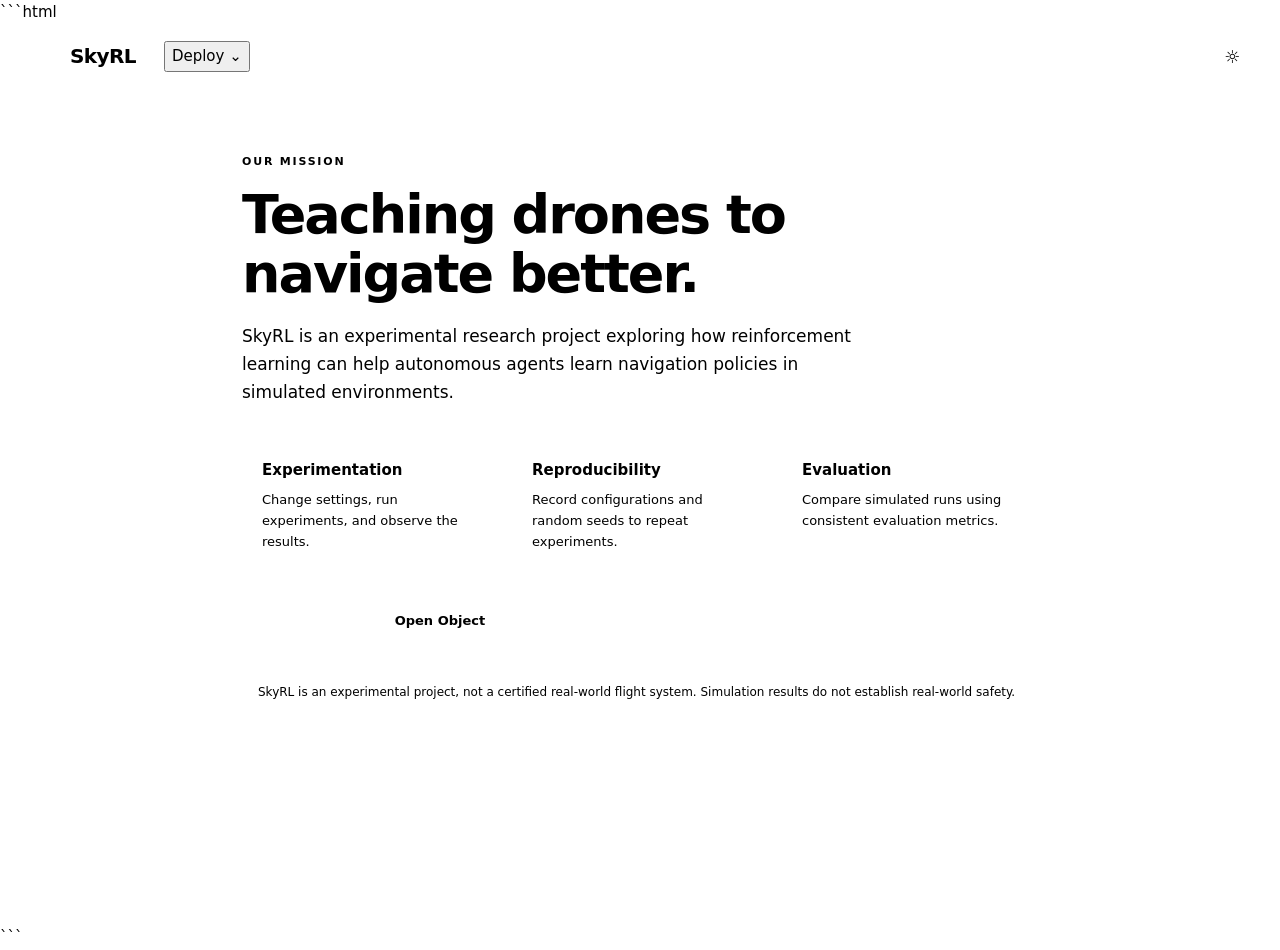
==== commit 60095e47: "Update index.html" ====
--- a/index.html
+++ b/index.html
@@ -24,11 +24,29 @@
         <span>Sky<span class="accent">RL</span></span>
       </a>
 
-      <nav class="top-nav" aria-label="Main navigation">
-        <a class="top-link active" aria-current="page" href="index.html">Mission</a>
-        <a class="top-link" href="human.html">Human</a>
-        <a class="top-link" href="object.html">Object</a>
-      </nav>
+      <div class="deploy-dropdown">
+        <button class="deploy-btn" id="deployBtn"
+          aria-expanded="false" aria-controls="deployMenu" type="button">
+          Deploy <span class="chevron">⌄</span>
+        </button>
+
+        <div class="deploy-menu" id="deployMenu" hidden>
+          <a href="human.html">
+            <span class="menu-icon">H</span>
+            <span>
+              <strong>Human</strong>
+              <small>Human simulation</small>
+            </span>
+          </a>
+          <a href="object.html">
+            <span class="menu-icon">O</span>
+            <span>
+              <strong>Object</strong>
+              <small>Object simulation</small>
+            </span>
+          </a>
+        </div>
+      </div>
 
       <div class="actions">
         <button type="button" class="icon-btn" id="themeToggle"
@@ -39,6 +57,7 @@
     <main class="view">
       <p class="eyebrow">OUR MISSION</p>
       <h1>Teaching drones to <span class="accent">navigate better.</span></h1>
+
       <p class="lead">
         SkyRL is an experimental research project exploring how
         reinforcement learning can help autonomous agents learn navigation
--- a/style.css
+++ b/style.css
@@ -9,28 +9,22 @@
   --border: rgba(157, 177, 218, .16);
   --blue: #79a7ff;
   --blue-strong: #4f83ff;
-  --shadow: 0 18px 50px rgba(0, 0, 0, .35);
 }
 
 :root[data-theme="light"] {
   color-scheme: light;
   --bg: #f7f9fd;
-  --surface: #ffffff;
+  --surface: #fff;
   --surface-2: #eef3fb;
   --text: #121b30;
   --muted: #5e6b83;
   --border: rgba(31, 52, 91, .14);
   --blue: #2d67d8;
   --blue-strong: #285dd0;
-  --shadow: 0 18px 50px rgba(35, 57, 99, .12);
 }
 
 * {
   box-sizing: border-box;
-}
-
-[hidden] {
-  display: none !important;
 }
 
 html {
@@ -47,8 +41,11 @@
   transition: background .2s, color .2s;
 }
 
+button, a {
+  font: inherit;
+}
+
 button {
-  font: inherit;
   color: inherit;
   cursor: pointer;
 }
@@ -58,8 +55,7 @@
   text-decoration: none;
 }
 
-button:focus-visible,
-a:focus-visible {
+button:focus-visible, a:focus-visible {
   outline: 2px solid var(--blue);
   outline-offset: 3px;
 }
@@ -68,22 +64,12 @@
   color: var(--blue);
 }
 
-/* Full-width layout: sidebar removed */
-
 .app {
+  min-height: 100vh;
   width: 100%;
-  min-height: 100vh;
-}
-
-.main {
-  display: flex;
-  flex-direction: column;
-  width: 100%;
-  min-width: 0;
-  min-height: 100vh;
-}
-
-/* Compact top bar */
+}
+
+/* Navigation */
 
 .topbar {
   position: sticky;
@@ -98,8 +84,6 @@
   background: var(--bg);
   border-bottom: 1px solid var(--border);
 }
-
-/* Logo */
 
 .brand {
   display: inline-flex;
@@ -122,8 +106,6 @@
   font-weight: 800;
 }
 
-/* Clickable page tabs */
-
 .top-nav {
   display: flex;
   align-items: center;
@@ -131,6 +113,9 @@
 }
 
 .top-link {
+  display: inline-flex;
+  align-items: center;
+  justify-content: center;
   min-height: 38px;
   padding: 7px 14px;
   border: 1px solid transparent;
@@ -139,7 +124,7 @@
   color: var(--muted);
   font-size: 13px;
   font-weight: 600;
-  transition: background .15s, color .15s, border-color .15s;
+  transition: background .15s, color .15s;
 }
 
 .top-link:hover {
@@ -153,24 +138,23 @@
   border-color: var(--border);
 }
 
-/* Right-side controls */
-
 .actions {
   display: flex;
   align-items: center;
-  gap: 10px;
   margin-left: auto;
 }
 
-.btn,
-.icon-btn {
+.btn, .icon-btn {
   border: 1px solid var(--border);
   border-radius: 10px;
   background: var(--surface);
-  transition: border-color .15s, background .15s, transform .15s;
+  transition: border-color .15s, transform .15s;
 }
 
 .btn {
+  display: inline-flex;
+  align-items: center;
+  justify-content: center;
   min-height: 40px;
   padding: 0 16px;
   font-size: 13px;
@@ -183,17 +167,13 @@
   width: 40px;
   height: 40px;
   font-size: 18px;
-  line-height: 1;
-}
-
-.btn:hover,
-.icon-btn:hover {
+}
+
+.btn:hover, .icon-btn:hover {
   border-color: var(--blue);
 }
 
-.btn:active,
-.icon-btn:active,
-.top-link:active {
+.btn:active, .icon-btn:active {
   transform: scale(.98);
 }
 
@@ -203,24 +183,13 @@
   color: #fff;
 }
 
-.btn.primary:hover {
-  background: #6795ff;
-}
-
 /* Main content */
-
-#content {
-  flex: 1;
-  min-width: 0;
-  outline: none;
-}
 
 .view {
   width: 100%;
   max-width: 860px;
   margin: 0 auto;
   padding: 64px 32px;
-  animation: fade-in .2s ease;
 }
 
 .eyebrow {
@@ -246,7 +215,7 @@
   font-size: 17px;
 }
 
-/* Feature cards */
+/* Mission cards */
 
 .cards {
   display: grid;
@@ -279,8 +248,6 @@
   font-size: 13px;
 }
 
-/* Page action buttons */
-
 .cta {
   display: flex;
   flex-wrap: wrap;
@@ -296,49 +263,48 @@
   font-size: 12px;
 }
 
-/* Human and Object placeholder pages */
-
-.view.blank {
+/* Human and Object pages */
+
+.simulation-page {
+  min-height: calc(100vh - 64px);
+}
+
+.integration-panel {
+  margin: 28px 0;
+  padding: 36px 24px;
+  text-align: center;
+  background: var(--surface);
+  border: 1px solid var(--border);
+  border-radius: 16px;
+}
+
+.panel-symbol {
   display: grid;
   place-items: center;
-  max-width: none;
-  min-height: calc(100vh - 64px);
-  padding: 32px 24px;
-  text-align: center;
-}
-
-.placeholder {
-  width: 100%;
-  max-width: 760px;
-}
-
-.placeholder .lead {
-  margin: 18px auto 24px;
-}
-
-.blank-text {
-  margin: 0;
-  font-size: clamp(32px, 7vw, 76px);
-  line-height: 1.1;
-  letter-spacing: -2px;
+  width: 54px;
+  height: 54px;
+  margin: 0 auto 18px;
+  border-radius: 14px;
+  background: var(--surface-2);
+  color: var(--blue);
+  font-size: 24px;
+  font-weight: 800;
+}
+
+.integration-panel h2 {
+  margin: 0 0 10px;
+  font-size: clamp(22px, 4vw, 34px);
   overflow-wrap: anywhere;
 }
 
-/* Subtle entrance animation */
-
-@keyframes fade-in {
-  from {
-    opacity: 0;
-    transform: translateY(4px);
-  }
-
-  to {
-    opacity: 1;
-    transform: translateY(0);
-  }
-}
-
-/* Tablet */
+.integration-panel p {
+  max-width: 480px;
+  margin: 0 auto;
+  color: var(--muted);
+  font-size: 14px;
+}
+
+/* Responsive */
 
 @media (max-width: 800px) {
   .topbar {
@@ -355,8 +321,6 @@
   }
 }
 
-/* Phones */
-
 @media (max-width: 480px) {
   .topbar {
     gap: 8px;
@@ -383,10 +347,6 @@
     font-size: 12px;
   }
 
-  .actions {
-    gap: 5px;
-  }
-
   .icon-btn {
     width: 36px;
     height: 36px;
@@ -404,17 +364,13 @@
     font-size: 15px;
   }
 
-  .view.blank {
-    padding: 24px 16px;
-  }
-}
-
-/* Reduced motion accessibility */
+  .integration-panel {
+    padding: 28px 16px;
+  }
+}
 
 @media (prefers-reduced-motion: reduce) {
-  *,
-  *::before,
-  *::after {
+  *, *::before, *::after {
     animation: none !important;
     transition: none !important;
     scroll-behavior: auto !important;
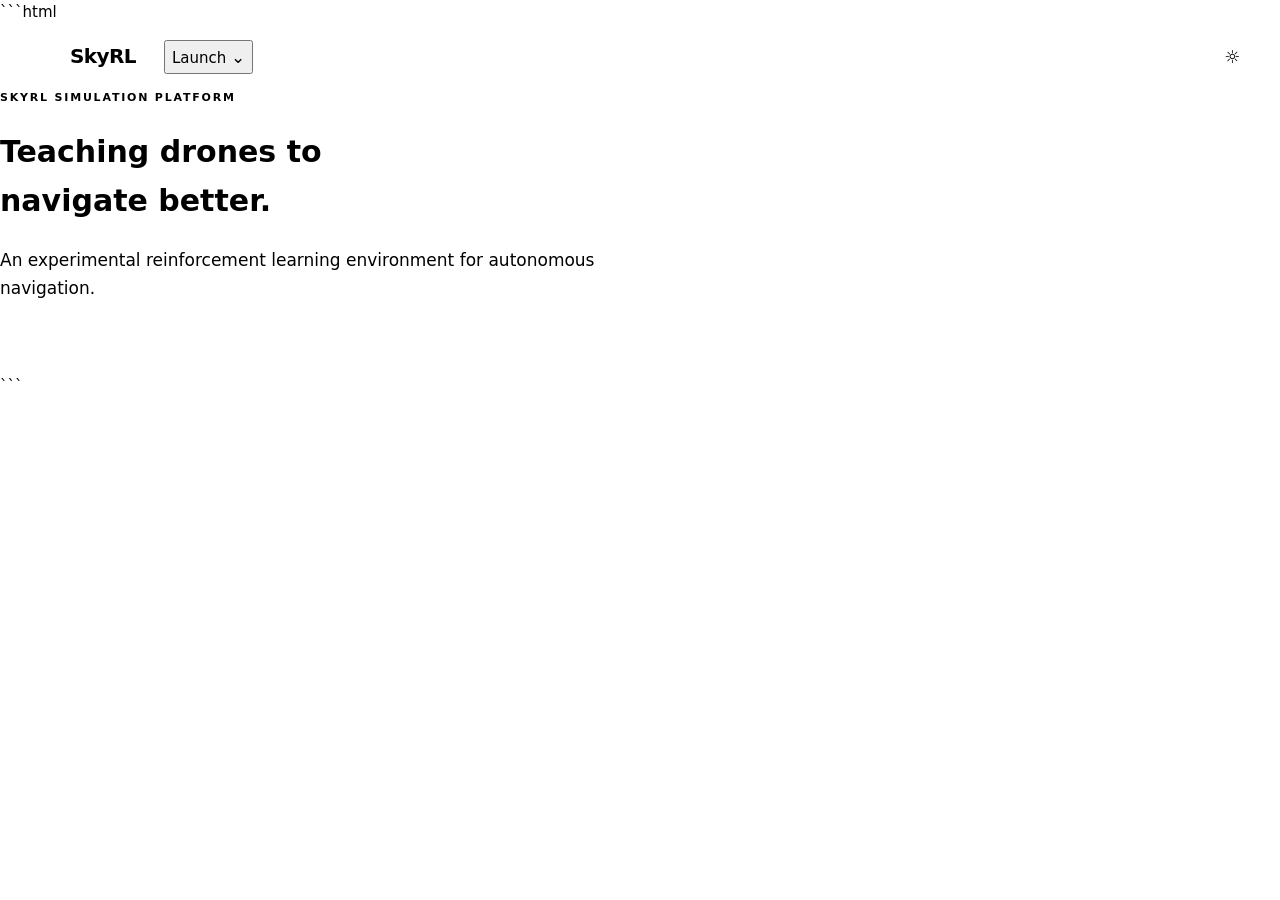
==== commit bd395bca: "Update index.html" ====
--- a/index.html
+++ b/index.html
@@ -4,9 +4,7 @@
 <head>
   <meta charset="UTF-8">
   <meta name="viewport" content="width=device-width, initial-scale=1">
-  <meta name="theme-color" content="#090d18">
-  <meta name="description" content="SkyRL — an experimental simulation and reinforcement learning environment.">
-  <title>Our Mission · SkyRL</title>
+  <title>SkyRL</title>
   <link rel="stylesheet" href="style.css">
   <script>
     try {
@@ -17,79 +15,57 @@
   <script src="portal.js" defer></script>
 </head>
 <body>
-  <div class="app">
-    <header class="topbar">
-      <a class="brand" href="index.html" aria-label="SkyRL home">
-        <span class="brand-mark">S</span>
-        <span>Sky<span class="accent">RL</span></span>
-      </a>
+  <header class="topbar">
+    <a class="brand" href="index.html">
+      <span class="brand-mark">S</span>
+      <span>Sky<span class="accent">RL</span></span>
+    </a>
 
-      <div class="deploy-dropdown">
-        <button class="deploy-btn" id="deployBtn"
-          aria-expanded="false" aria-controls="deployMenu" type="button">
-          Deploy <span class="chevron">⌄</span>
-        </button>
+    <div class="launch-dropdown">
+      <button id="launchBtn" class="launch-btn"
+        type="button" aria-expanded="false" aria-controls="launchMenu">
+        Launch <span class="chevron">⌄</span>
+      </button>
 
-        <div class="deploy-menu" id="deployMenu" hidden>
-          <a href="human.html">
-            <span class="menu-icon">H</span>
-            <span>
-              <strong>Human</strong>
-              <small>Human simulation</small>
-            </span>
-          </a>
-          <a href="object.html">
-            <span class="menu-icon">O</span>
-            <span>
-              <strong>Object</strong>
-              <small>Object simulation</small>
-            </span>
-          </a>
-        </div>
+      <div id="launchMenu" class="launch-menu" hidden>
+        <a href="human.html">
+          <span class="menu-icon">H</span>
+          <span>
+            <strong>Human</strong>
+            <small>Human environment</small>
+          </span>
+        </a>
+        <a href="object.html">
+          <span class="menu-icon">O</span>
+          <span>
+            <strong>Object</strong>
+            <small>Object environment</small>
+          </span>
+        </a>
       </div>
+    </div>
 
-      <div class="actions">
-        <button type="button" class="icon-btn" id="themeToggle"
-          aria-label="Switch to light mode">☼</button>
-      </div>
-    </header>
+    <div class="actions">
+      <button id="themeToggle" class="icon-btn"
+        type="button" aria-label="Switch theme">☼</button>
+    </div>
+  </header>
 
-    <main class="view">
-      <p class="eyebrow">OUR MISSION</p>
-      <h1>Teaching drones to <span class="accent">navigate better.</span></h1>
+  <main class="landing">
+    <p class="eyebrow">SKYRL SIMULATION PLATFORM</p>
 
-      <p class="lead">
-        SkyRL is an experimental research project exploring how
-        reinforcement learning can help autonomous agents learn navigation
-        policies in simulated environments.
-      </p>
+    <h1>
+      Teaching drones to<br>
+      <span class="accent">navigate better.</span>
+    </h1>
 
-      <div class="cards">
-        <article class="card">
-          <h3>Experimentation</h3>
-          <p>Change settings, run experiments, and observe the results.</p>
-        </article>
-        <article class="card">
-          <h3>Reproducibility</h3>
-          <p>Record configurations and random seeds to repeat experiments.</p>
-        </article>
-        <article class="card">
-          <h3>Evaluation</h3>
-          <p>Compare simulated runs using consistent evaluation metrics.</p>
-        </article>
-      </div>
+    <p class="lead">
+      An experimental reinforcement learning environment
+      for autonomous navigation.
+    </p>
 
-      <div class="cta">
-        <a class="btn primary" href="human.html">Open Human</a>
-        <a class="btn" href="object.html">Open Object</a>
-      </div>
-
-      <p class="note">
-        SkyRL is an experimental project, not a certified real-world
-        flight system. Simulation results do not establish real-world safety.
-      </p>
-    </main>
-  </div>
+    <a class="btn primary" href="human.html">Launch Simulation ↗</a>
+  </main>
 </body>
 </html>
 ```
--- a/style.css
+++ b/style.css
@@ -14,7 +14,7 @@
 :root[data-theme="light"] {
   color-scheme: light;
   --bg: #f7f9fd;
-  --surface: #fff;
+  --surface: #ffffff;
   --surface-2: #eef3fb;
   --text: #121b30;
   --muted: #5e6b83;
@@ -69,7 +69,7 @@
   width: 100%;
 }
 
-/* Navigation */
+/* Compact top bar */
 
 .topbar {
   position: sticky;
@@ -106,38 +106,6 @@
   font-weight: 800;
 }
 
-.top-nav {
-  display: flex;
-  align-items: center;
-  gap: 5px;
-}
-
-.top-link {
-  display: inline-flex;
-  align-items: center;
-  justify-content: center;
-  min-height: 38px;
-  padding: 7px 14px;
-  border: 1px solid transparent;
-  border-radius: 9px;
-  background: transparent;
-  color: var(--muted);
-  font-size: 13px;
-  font-weight: 600;
-  transition: background .15s, color .15s;
-}
-
-.top-link:hover {
-  background: var(--surface);
-  color: var(--text);
-}
-
-.top-link.active {
-  background: var(--surface-2);
-  color: var(--text);
-  border-color: var(--border);
-}
-
 .actions {
   display: flex;
   align-items: center;
@@ -181,6 +149,91 @@
   background: var(--blue-strong);
   border-color: transparent;
   color: #fff;
+}
+
+/* Deploy dropdown */
+
+.deploy-dropdown {
+  position: relative;
+}
+
+.deploy-btn {
+  display: flex;
+  align-items: center;
+  gap: 12px;
+  min-height: 40px;
+  padding: 0 15px;
+  border: 1px solid var(--border);
+  border-radius: 10px;
+  background: var(--surface);
+  color: var(--text);
+  font-size: 13px;
+  font-weight: 650;
+  cursor: pointer;
+}
+
+.deploy-btn:hover {
+  border-color: var(--blue);
+}
+
+.chevron {
+  color: var(--muted);
+  font-size: 17px;
+}
+
+.deploy-menu {
+  position: absolute;
+  top: calc(100% + 10px);
+  left: 0;
+  z-index: 100;
+  width: 230px;
+  padding: 7px;
+  border: 1px solid var(--border);
+  border-radius: 13px;
+  background: var(--surface);
+  box-shadow: 0 18px 45px rgba(0, 0, 0, .3);
+}
+
+.deploy-menu[hidden] {
+  display: none;
+}
+
+.deploy-menu a {
+  display: flex;
+  align-items: center;
+  gap: 12px;
+  padding: 11px;
+  border-radius: 9px;
+  color: var(--text);
+}
+
+.deploy-menu a:hover {
+  background: var(--surface-2);
+}
+
+.menu-icon {
+  display: grid;
+  place-items: center;
+  width: 36px;
+  height: 36px;
+  flex-shrink: 0;
+  border-radius: 9px;
+  background: var(--surface-2);
+  color: var(--blue);
+  font-weight: 800;
+}
+
+.deploy-menu strong, .deploy-menu small {
+  display: block;
+}
+
+.deploy-menu strong {
+  font-size: 13px;
+}
+
+.deploy-menu small {
+  color: var(--muted);
+  font-size: 11px;
 }
 
 /* Main content */
@@ -263,7 +316,7 @@
   font-size: 12px;
 }
 
-/* Human and Object pages */
+/* Simulation pages */
 
 .simulation-page {
   min-height: calc(100vh - 64px);
@@ -304,7 +357,7 @@
   font-size: 14px;
 }
 
-/* Responsive */
+/* Responsive layout */
 
 @media (max-width: 800px) {
   .topbar {
@@ -337,19 +390,22 @@
     height: 28px;
   }
 
-  .top-nav {
-    gap: 1px;
-  }
-
-  .top-link {
+  .deploy-btn {
+    gap: 5px;
     min-height: 36px;
-    padding: 7px 8px;
+    padding: 0 9px;
     font-size: 12px;
   }
 
   .icon-btn {
     width: 36px;
     height: 36px;
+  }
+
+  .deploy-menu {
+    left: auto;
+    right: 0;
+    width: 215px;
   }
 
   .view {
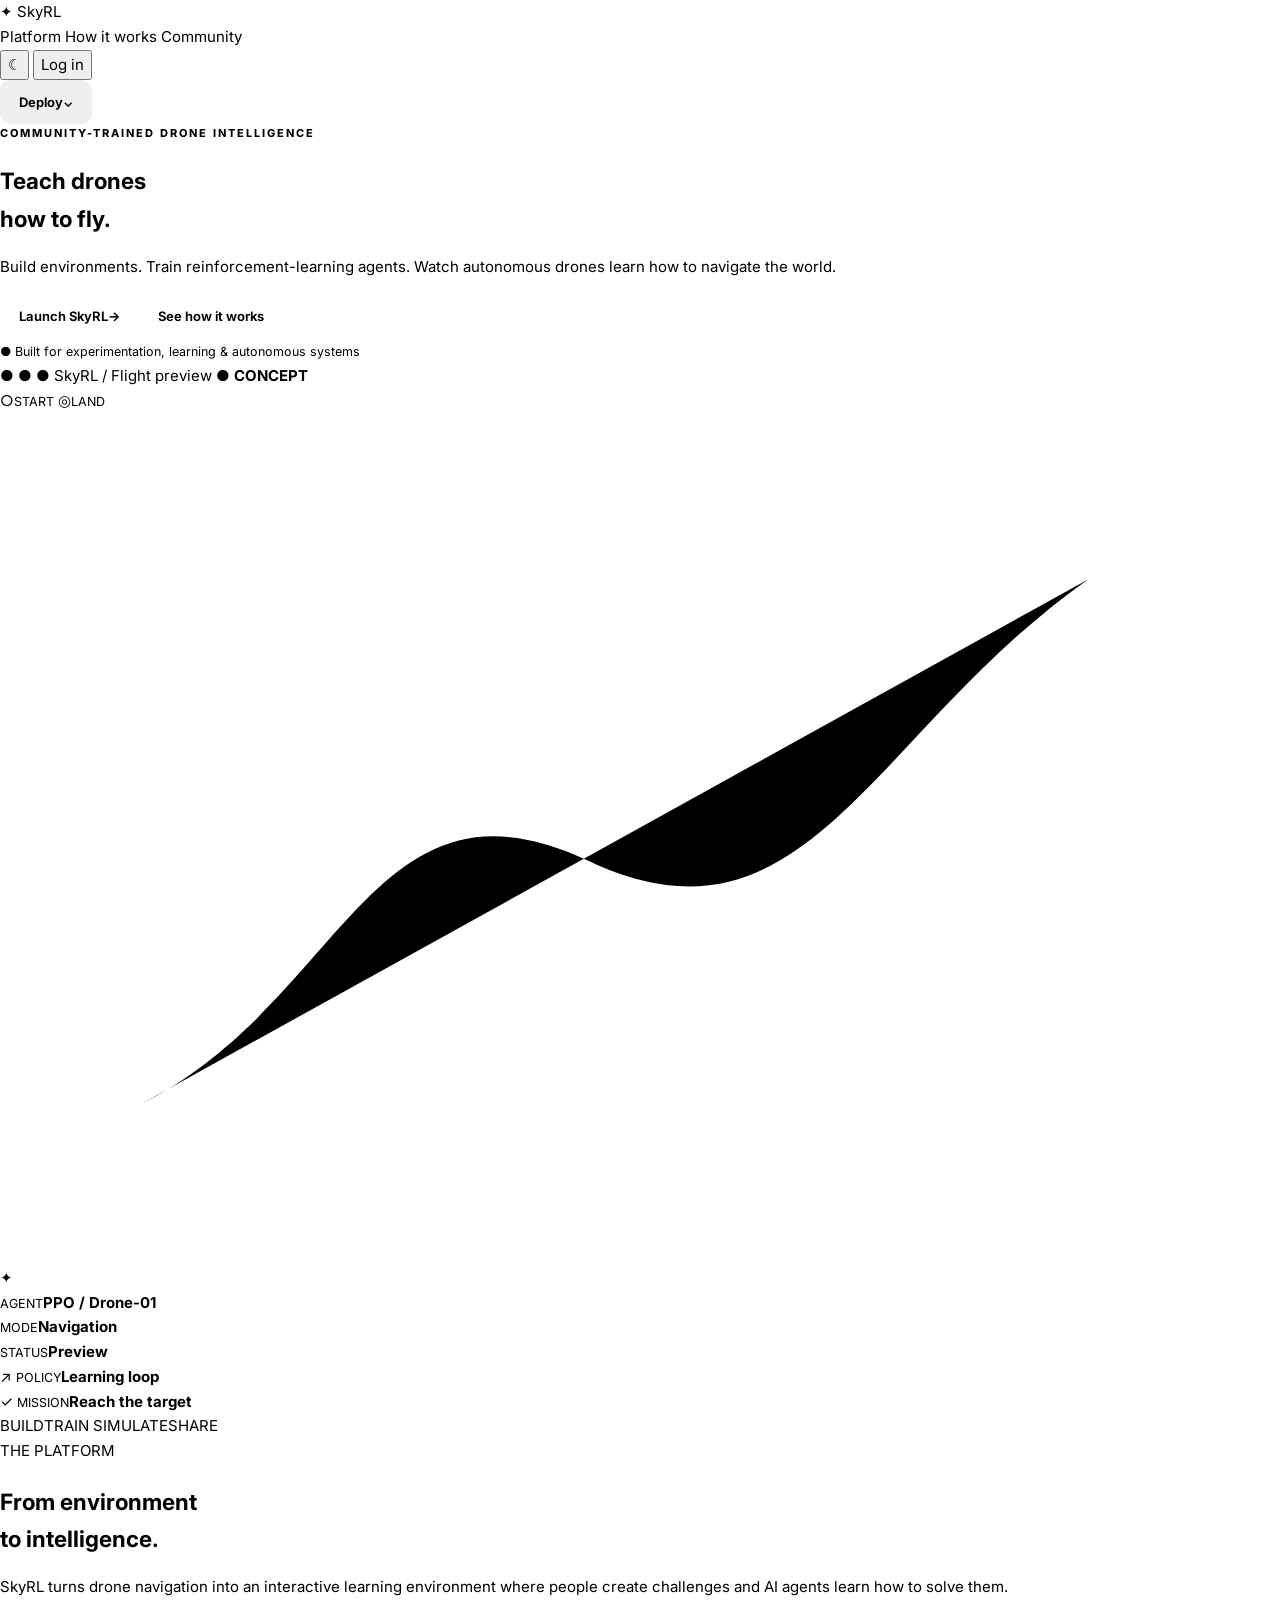
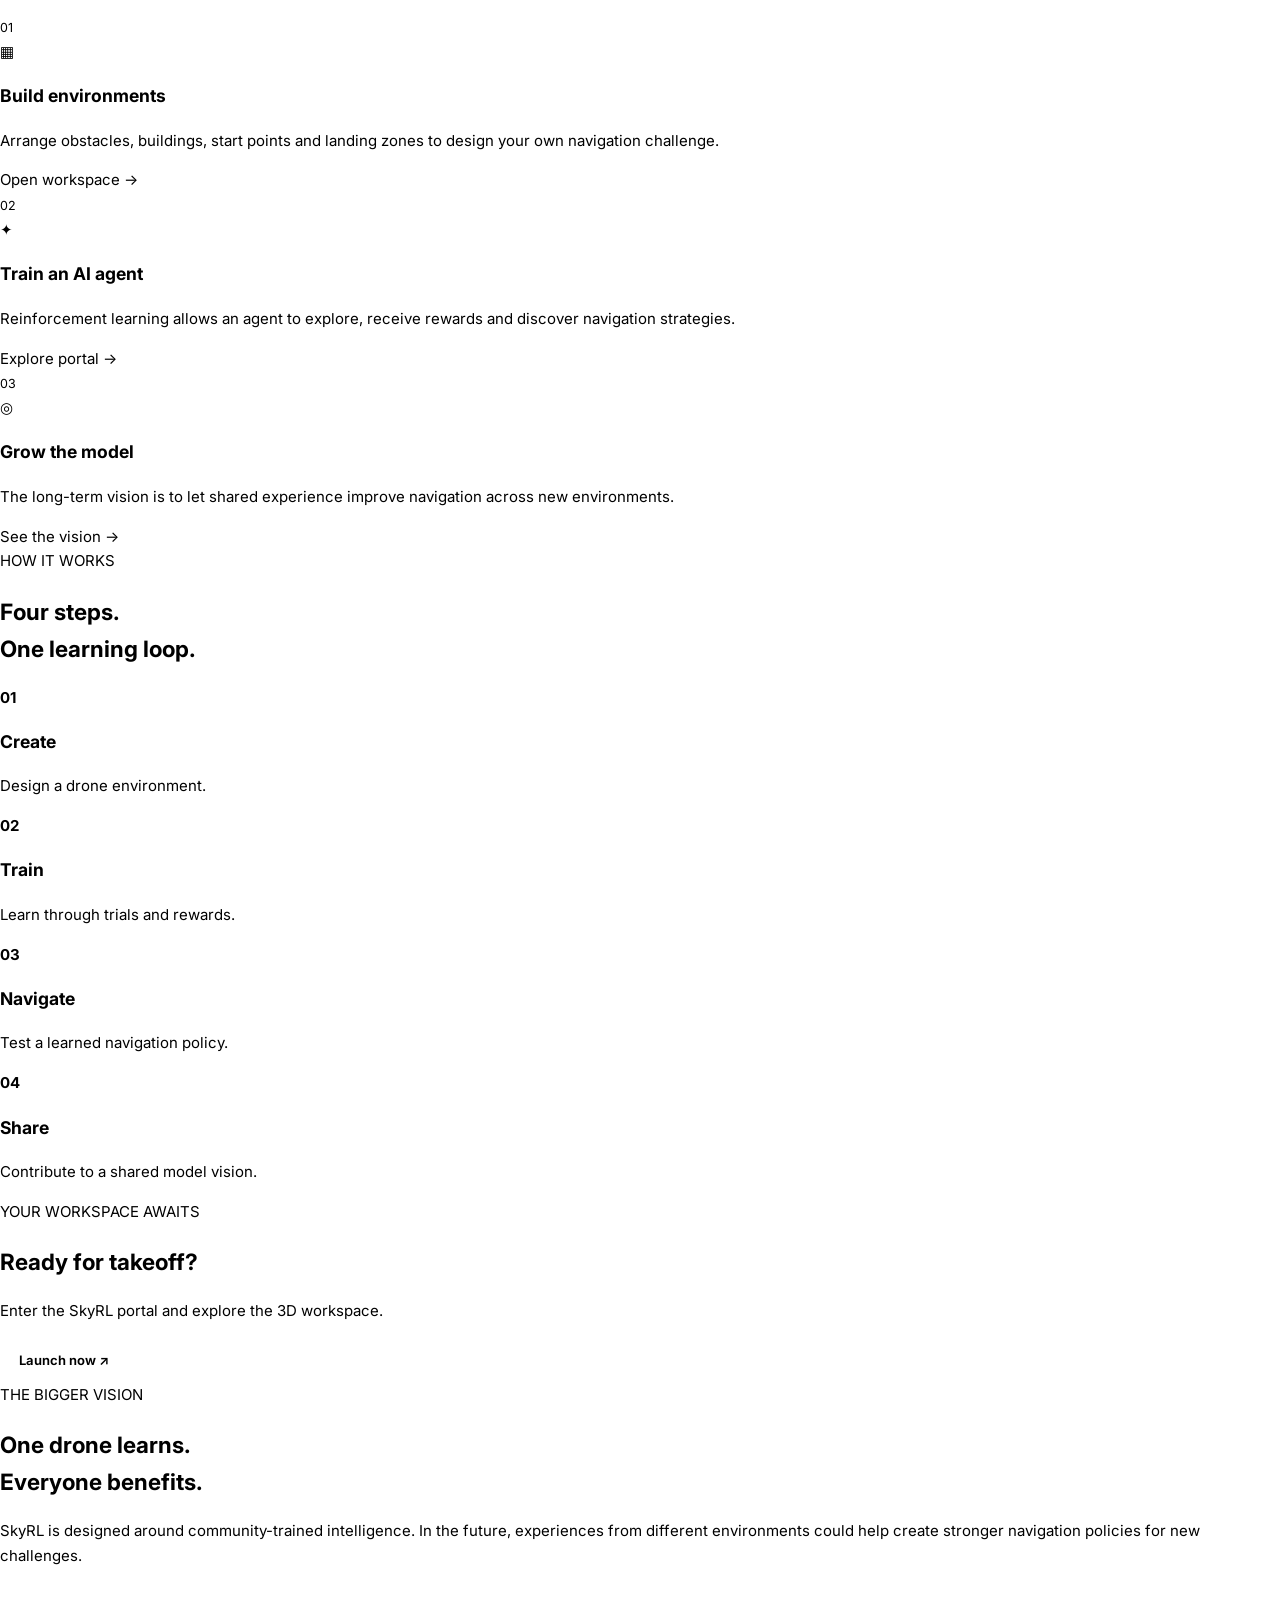
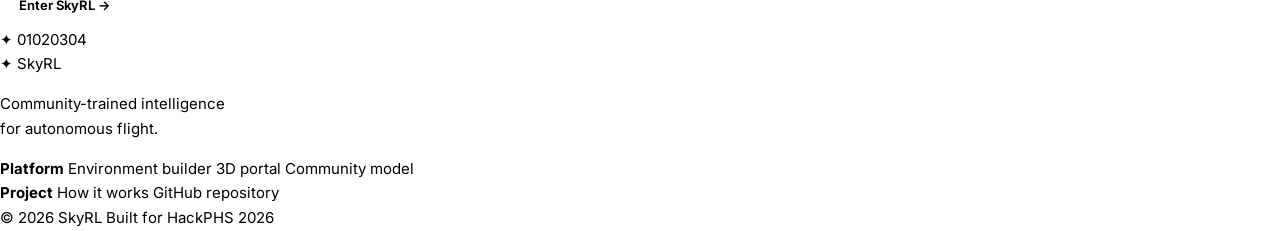
==== commit 7b483553: "Update index.html" ====
--- a/index.html
+++ b/index.html
@@ -1,71 +1,237 @@
-```html
-<!DOCTYPE html>
-<html lang="en" data-theme="dark">
+
+<!doctype html>
+<html lang="en">
 <head>
-  <meta charset="UTF-8">
+  <meta charset="utf-8">
   <meta name="viewport" content="width=device-width, initial-scale=1">
-  <title>SkyRL</title>
+  <meta name="theme-color" content="#080b13">
+  <meta name="description" content="SkyRL — autonomous flight intelligence and reinforcement learning.">
+  <title>SkyRL — Autonomous Flight Intelligence</title>
+
+  <link rel="preconnect" href="https://fonts.googleapis.com">
+  <link rel="preconnect" href="https://fonts.gstatic.com" crossorigin>
+  <link href="https://fonts.googleapis.com/css2?family=Inter:wght@400;500;600;700;800&display=swap" rel="stylesheet">
   <link rel="stylesheet" href="style.css">
+
   <script>
     try {
       document.documentElement.dataset.theme =
         localStorage.getItem("skyrl-theme") || "dark";
     } catch (e) {}
   </script>
-  <script src="portal.js" defer></script>
+
+  <script src="script.js" defer></script>
 </head>
+
 <body>
-  <header class="topbar">
-    <a class="brand" href="index.html">
-      <span class="brand-mark">S</span>
-      <span>Sky<span class="accent">RL</span></span>
-    </a>
-
-    <div class="launch-dropdown">
-      <button id="launchBtn" class="launch-btn"
-        type="button" aria-expanded="false" aria-controls="launchMenu">
-        Launch <span class="chevron">⌄</span>
-      </button>
-
-      <div id="launchMenu" class="launch-menu" hidden>
-        <a href="human.html">
-          <span class="menu-icon">H</span>
-          <span>
-            <strong>Human</strong>
-            <small>Human environment</small>
-          </span>
-        </a>
-        <a href="object.html">
-          <span class="menu-icon">O</span>
-          <span>
-            <strong>Object</strong>
-            <small>Object environment</small>
-          </span>
-        </a>
-      </div>
-    </div>
-
-    <div class="actions">
-      <button id="themeToggle" class="icon-btn"
-        type="button" aria-label="Switch theme">☼</button>
+  <header class="nav">
+    <a class="logo" href="index.html"><b>✦</b> Sky<span>RL</span></a>
+
+    <nav class="main-nav">
+      <a href="#platform">Platform</a>
+      <a href="#how">How it works</a>
+      <a href="#community">Community</a>
+    </nav>
+
+    <div class="navright">
+      <button id="themeToggle" class="iconbtn" aria-label="Toggle theme">☾</button>
+      <button id="loginOpen" class="textbtn">Log in</button>
+
+      <div class="deploy-wrap">
+        <button id="deployToggle" class="btn btn-small deploy-button"
+          aria-expanded="false" aria-controls="deployMenu">
+          Deploy <span>⌄</span>
+        </button>
+
+        <div class="deploy-menu" id="deployMenu" hidden>
+          <a href="portal.html" class="deploy-option">
+            <span class="deploy-icon">3D</span>
+            <span class="deploy-copy">
+              <strong>Flight workspace</strong>
+              <small>Open the 3D environment</small>
+            </span>
+            <span class="deploy-arrow">↗</span>
+          </a>
+        </div>
+      </div>
     </div>
   </header>
 
-  <main class="landing">
-    <p class="eyebrow">SKYRL SIMULATION PLATFORM</p>
-
-    <h1>
-      Teaching drones to<br>
-      <span class="accent">navigate better.</span>
-    </h1>
-
-    <p class="lead">
-      An experimental reinforcement learning environment
-      for autonomous navigation.
-    </p>
-
-    <a class="btn primary" href="human.html">Launch Simulation ↗</a>
+  <main>
+    <section class="hero">
+      <div class="hero-copy">
+        <div class="eyebrow"><i></i> COMMUNITY-TRAINED DRONE INTELLIGENCE</div>
+        <h1>Teach drones<br><span>how to fly.</span></h1>
+
+        <p>
+          Build environments. Train reinforcement-learning agents.
+          Watch autonomous drones learn how to navigate the world.
+        </p>
+
+        <div class="actions">
+          <a class="btn" href="portal.html">Launch SkyRL <b>→</b></a>
+          <a class="btn secondary" href="#how">See how it works</a>
+        </div>
+
+        <small class="subnote">● Built for experimentation, learning &amp; autonomous systems</small>
+      </div>
+
+      <div class="preview">
+        <div class="windowtop">
+          <span>● ● ●</span>
+          <span>SkyRL / Flight preview</span>
+          <b>● CONCEPT</b>
+        </div>
+
+        <div class="map">
+          <div class="grid"></div>
+          <i class="block b1"></i>
+          <i class="block b2"></i>
+          <i class="block b3"></i>
+          <i class="block b4"></i>
+
+          <span class="start">○<small>START</small></span>
+          <span class="land">◎<small>LAND</small></span>
+
+          <svg viewBox="0 0 500 330" preserveAspectRatio="none" aria-hidden="true">
+            <path d="M55 270 C135 230 145 135 230 175 S340 125 425 65"/>
+          </svg>
+
+          <div class="drone">✦</div>
+        </div>
+
+        <div class="stats">
+          <div><small>AGENT</small><b>PPO / Drone-01</b></div>
+          <div><small>MODE</small><b>Navigation</b></div>
+          <div><small>STATUS</small><b class="green">Preview</b></div>
+        </div>
+
+        <div class="floatcard topcard">↗ <span><small>POLICY</small><b>Learning loop</b></span></div>
+        <div class="floatcard bottomcard">✓ <span><small>MISSION</small><b>Reach the target</b></span></div>
+      </div>
+    </section>
+
+    <div class="strip">
+      <span>BUILD</span><i></i><span>TRAIN</span><i></i>
+      <span>SIMULATE</span><i></i><span>SHARE</span>
+    </div>
+
+    <section class="section" id="platform">
+      <div class="sectionhead">
+        <div>
+          <label>THE PLATFORM</label>
+          <h2>From environment<br>to intelligence.</h2>
+        </div>
+        <p>
+          SkyRL turns drone navigation into an interactive learning
+          environment where people create challenges and AI agents
+          learn how to solve them.
+        </p>
+      </div>
+
+      <div class="cards">
+        <article class="feature-card">
+          <small>01</small><div class="symbol">▦</div>
+          <h3>Build environments</h3>
+          <p>Arrange obstacles, buildings, start points and landing zones to design your own navigation challenge.</p>
+          <a href="portal.html">Open workspace →</a>
+        </article>
+
+        <article class="feature-card darkcard">
+          <small>02</small><div class="symbol">✦</div>
+          <h3>Train an AI agent</h3>
+          <p>Reinforcement learning allows an agent to explore, receive rewards and discover navigation strategies.</p>
+          <a href="portal.html">Explore portal →</a>
+        </article>
+
+        <article class="feature-card">
+          <small>03</small><div class="symbol">◎</div>
+          <h3>Grow the model</h3>
+          <p>The long-term vision is to let shared experience improve navigation across new environments.</p>
+          <a href="#community">See the vision →</a>
+        </article>
+      </div>
+    </section>
+
+    <section class="section" id="how">
+      <div class="sectionhead centered">
+        <label>HOW IT WORKS</label>
+        <h2>Four steps.<br>One learning loop.</h2>
+      </div>
+
+      <div class="steps">
+        <div><b>01</b><h3>Create</h3><p>Design a drone environment.</p></div>
+        <div><b>02</b><h3>Train</h3><p>Learn through trials and rewards.</p></div>
+        <div><b>03</b><h3>Navigate</h3><p>Test a learned navigation policy.</p></div>
+        <div><b>04</b><h3>Share</h3><p>Contribute to a shared model vision.</p></div>
+      </div>
+    </section>
+
+    <section class="cta">
+      <div>
+        <label>YOUR WORKSPACE AWAITS</label>
+        <h2>Ready for takeoff?</h2>
+        <p>Enter the SkyRL portal and explore the 3D workspace.</p>
+      </div>
+      <a class="btn" href="portal.html">Launch now ↗</a>
+    </section>
+
+    <section class="community section" id="community">
+      <div>
+        <label>THE BIGGER VISION</label>
+        <h2>One drone learns.<br><span>Everyone benefits.</span></h2>
+        <p>
+          SkyRL is designed around community-trained intelligence.
+          In the future, experiences from different environments could
+          help create stronger navigation policies for new challenges.
+        </p>
+        <a class="btn" href="portal.html">Enter SkyRL →</a>
+      </div>
+
+      <div class="network" aria-hidden="true">
+        <i></i><i></i><i></i><b>✦</b>
+        <span>01</span><span>02</span><span>03</span><span>04</span>
+      </div>
+    </section>
   </main>
+
+  <footer>
+    <div>
+      <a class="logo" href="index.html"><b>✦</b> Sky<span>RL</span></a>
+      <p>Community-trained intelligence<br>for autonomous flight.</p>
+    </div>
+
+    <div class="footlinks">
+      <div>
+        <b>Platform</b>
+        <a href="#platform">Environment builder</a>
+        <a href="portal.html">3D portal</a>
+        <a href="#community">Community model</a>
+      </div>
+      <div>
+        <b>Project</b>
+        <a href="#how">How it works</a>
+        <a href="https://github.com/hasanayub9999/PHS-HACKS-HASAN-SAKTHI-TEAM">GitHub repository</a>
+      </div>
+    </div>
+
+    <div class="footbottom">
+      © 2026 SkyRL <span>Built for HackPHS 2026</span>
+    </div>
+  </footer>
+
+  <div class="modal" id="loginModal" hidden>
+    <div class="dialog" role="dialog" aria-modal="true" aria-labelledby="loginTitle">
+      <button class="close" id="loginClose" aria-label="Close login">×</button>
+      <div class="modalmark">✦</div>
+      <h2 id="loginTitle">Welcome to SkyRL</h2>
+      <p>Sign-in will let you save environments and training runs once authentication is connected.</p>
+      <button class="google" id="googleBtn"><b>G</b> Continue with Google</button>
+      <div class="or">DEMO INTERFACE</div>
+      <input id="loginEmail" type="email" placeholder="Email address" autocomplete="email">
+      <button class="btn full" id="emailContinue">Continue</button>
+      <small id="loginMessage">Authentication is not connected yet.</small>
+    </div>
+  </div>
 </body>
 </html>
-```
--- a/style.css
+++ b/style.css
@@ -3,7 +3,7 @@
   color-scheme: dark;
   --bg: #090d18;
   --surface: #101626;
-  --surface-2: #141d30;
+  --surface-2: #172137;
   --text: #f3f6ff;
   --muted: #9ba8bf;
   --border: rgba(157, 177, 218, .16);
@@ -14,7 +14,7 @@
 :root[data-theme="light"] {
   color-scheme: light;
   --bg: #f7f9fd;
-  --surface: #ffffff;
+  --surface: #fff;
   --surface-2: #eef3fb;
   --text: #121b30;
   --muted: #5e6b83;
@@ -27,69 +27,49 @@
   box-sizing: border-box;
 }
 
-html {
-  min-height: 100%;
-  scroll-behavior: smooth;
-}
-
 body {
+  margin: 0;
   min-height: 100vh;
-  margin: 0;
   background: var(--bg);
   color: var(--text);
   font: 15px/1.65 Inter, system-ui, -apple-system, "Segoe UI", sans-serif;
   transition: background .2s, color .2s;
 }
 
-button, a {
-  font: inherit;
-}
-
-button {
-  color: inherit;
-  cursor: pointer;
-}
-
 a {
   color: inherit;
   text-decoration: none;
 }
 
-button:focus-visible, a:focus-visible {
-  outline: 2px solid var(--blue);
-  outline-offset: 3px;
+button {
+  font: inherit;
+  color: inherit;
+  cursor: pointer;
 }
 
 .accent {
   color: var(--blue);
 }
 
-.app {
-  min-height: 100vh;
-  width: 100%;
-}
-
-/* Compact top bar */
+/* Top navigation */
 
 .topbar {
   position: sticky;
   top: 0;
-  z-index: 20;
-  display: flex;
-  align-items: center;
-  gap: 28px;
-  width: 100%;
-  min-height: 64px;
-  padding: 10px 28px;
+  z-index: 50;
+  display: flex;
+  align-items: center;
+  gap: 30px;
+  min-height: 68px;
+  padding: 12px 32px;
+  border-bottom: 1px solid var(--border);
   background: var(--bg);
-  border-bottom: 1px solid var(--border);
 }
 
 .brand {
-  display: inline-flex;
+  display: flex;
   align-items: center;
   gap: 10px;
-  flex-shrink: 0;
   font-size: 20px;
   font-weight: 750;
   letter-spacing: -.6px;
@@ -106,27 +86,118 @@
   font-weight: 800;
 }
 
-.actions {
-  display: flex;
-  align-items: center;
-  margin-left: auto;
-}
-
-.btn, .icon-btn {
+/* Launch dropdown */
+
+.launch-dropdown {
+  position: relative;
+}
+
+.launch-btn {
+  display: flex;
+  align-items: center;
+  gap: 12px;
+  min-height: 40px;
+  padding: 0 16px;
   border: 1px solid var(--border);
   border-radius: 10px;
   background: var(--surface);
-  transition: border-color .15s, transform .15s;
-}
-
-.btn {
-  display: inline-flex;
-  align-items: center;
-  justify-content: center;
-  min-height: 40px;
-  padding: 0 16px;
   font-size: 13px;
   font-weight: 650;
+}
+
+.launch-btn:hover,
+.launch-dropdown:focus-within .launch-btn {
+  border-color: var(--blue);
+}
+
+.chevron {
+  color: var(--muted);
+  transition: transform .18s;
+}
+
+.launch-dropdown:hover .chevron,
+.launch-dropdown:focus-within .chevron {
+  transform: rotate(180deg);
+}
+
+.launch-menu {
+  position: absolute;
+  top: 100%;
+  left: 0;
+  z-index: 100;
+  width: 230px;
+  padding-top: 10px;
+}
+
+.launch-menu::before {
+  content: "";
+  position: absolute;
+  inset: 0 0 auto;
+  height: 12px;
+}
+
+.launch-menu a {
+  position: relative;
+  display: flex;
+  align-items: center;
+  gap: 12px;
+  padding: 12px;
+  border-radius: 10px;
+  background: var(--surface);
+  border: 1px solid var(--border);
+}
+
+.launch-menu a + a {
+  border-top: 0;
+  border-radius: 0 0 10px 10px;
+}
+
+.launch-menu a:first-child {
+  border-radius: 10px 10px 0 0;
+}
+
+.launch-menu a:hover {
+  background: var(--surface-2);
+}
+
+.launch-menu[hidden] {
+  display: none;
+}
+
+.launch-dropdown:hover .launch-menu:not([hidden]),
+.launch-dropdown:focus-within .launch-menu:not([hidden]) {
+  display: block;
+}
+
+.menu-icon {
+  display: grid;
+  place-items: center;
+  flex-shrink: 0;
+  width: 36px;
+  height: 36px;
+  border-radius: 9px;
+  background: var(--surface-2);
+  color: var(--blue);
+  font-weight: 800;
+}
+
+.launch-menu strong,
+.launch-menu small {
+  display: block;
+}
+
+.launch-menu strong {
+  font-size: 13px;
+}
+
+.launch-menu small {
+  color: var(--muted);
+  font-size: 11px;
+}
+
+.actions {
+  display: flex;
+  margin-left: auto;
 }
 
 .icon-btn {
@@ -134,302 +205,109 @@
   place-items: center;
   width: 40px;
   height: 40px;
-  font-size: 18px;
-}
-
-.btn:hover, .icon-btn:hover {
-  border-color: var(--blue);
-}
-
-.btn:active, .icon-btn:active {
-  transform: scale(.98);
-}
-
-.btn.primary {
-  background: var(--blue-strong);
-  border-color: transparent;
-  color: #fff;
-}
-
-/* Deploy dropdown */
-
-.deploy-dropdown {
-  position: relative;
-}
-
-.deploy-btn {
-  display: flex;
-  align-items: center;
-  gap: 12px;
-  min-height: 40px;
-  padding: 0 15px;
   border: 1px solid var(--border);
   border-radius: 10px;
   background: var(--surface);
-  color: var(--text);
-  font-size: 13px;
-  font-weight: 650;
-  cursor: pointer;
-}
-
-.deploy-btn:hover {
+  font-size: 18px;
+}
+
+.icon-btn:hover {
   border-color: var(--blue);
 }
 
-.chevron {
-  color: var(--muted);
-  font-size: 17px;
-}
-
-.deploy-menu {
-  position: absolute;
-  top: calc(100% + 10px);
-  left: 0;
-  z-index: 100;
-  width: 230px;
-  padding: 7px;
-  border: 1px solid var(--border);
-  border-radius: 13px;
-  background: var(--surface);
-  box-shadow: 0 18px 45px rgba(0, 0, 0, .3);
-}
-
-.deploy-menu[hidden] {
-  display: none;
-}
-
-.deploy-menu a {
-  display: flex;
-  align-items: center;
-  gap: 12px;
-  padding: 11px;
-  border-radius: 9px;
-  color: var(--text);
-}
-
-.deploy-menu a:hover {
-  background: var(--surface-2);
-}
-
-.menu-icon {
-  display: grid;
-  place-items: center;
-  width: 36px;
-  height: 36px;
-  flex-shrink: 0;
-  border-radius: 9px;
-  background: var(--surface-2);
-  color: var(--blue);
-  font-weight: 800;
-}
-
-.deploy-menu strong, .deploy-menu small {
-  display: block;
-}
-
-.deploy-menu strong {
-  font-size: 13px;
-}
-
-.deploy-menu small {
-  color: var(--muted);
-  font-size: 11px;
-}
-
-/* Main content */
-
-.view {
+/* Minimal landing page */
+
+.landing {
+  display: flex;
+  flex-direction: column;
+  align-items: flex-start;
+  justify-content: center;
   width: 100%;
-  max-width: 860px;
+  max-width: 1050px;
+  min-height: calc(100vh - 68px);
   margin: 0 auto;
-  padding: 64px 32px;
+  padding: 70px 48px 100px;
 }
 
 .eyebrow {
-  margin: 0 0 14px;
+  margin: 0 0 20px;
   color: var(--blue);
   font-size: 11px;
   font-weight: 750;
-  letter-spacing: 1.8px;
-  text-transform: uppercase;
-}
-
-.view h1 {
-  margin: 0 0 18px;
-  font-size: clamp(34px, 5vw, 54px);
-  line-height: 1.1;
-  letter-spacing: -2px;
+  letter-spacing: 2px;
+}
+
+.landing h1 {
+  margin: 0;
+  font-size: clamp(42px, 7vw, 76px);
+  line-height: 1.06;
+  letter-spacing: -3px;
 }
 
 .lead {
-  max-width: 620px;
-  margin: 0 0 32px;
+  max-width: 530px;
+  margin: 24px 0 30px;
   color: var(--muted);
   font-size: 17px;
 }
 
-/* Mission cards */
-
-.cards {
-  display: grid;
-  grid-template-columns: repeat(3, minmax(0, 1fr));
-  gap: 14px;
-  margin-bottom: 28px;
-}
-
-.card {
-  padding: 20px;
-  background: var(--surface);
+.btn {
+  display: inline-flex;
+  align-items: center;
+  justify-content: center;
+  min-height: 44px;
+  padding: 0 19px;
   border: 1px solid var(--border);
-  border-radius: 12px;
-  transition: border-color .2s, transform .2s;
-}
-
-.card:hover {
-  border-color: rgba(121, 167, 255, .4);
-  transform: translateY(-2px);
-}
-
-.card h3 {
-  margin: 0 0 6px;
-  font-size: 15px;
-}
-
-.card p {
-  margin: 0;
-  color: var(--muted);
+  border-radius: 10px;
   font-size: 13px;
-}
-
-.cta {
-  display: flex;
-  flex-wrap: wrap;
-  gap: 10px;
-  margin-bottom: 28px;
-}
-
-.note {
-  padding: 14px 16px;
-  border-left: 2px solid var(--blue);
-  background: var(--surface);
-  color: var(--muted);
-  font-size: 12px;
-}
-
-/* Simulation pages */
-
-.simulation-page {
-  min-height: calc(100vh - 64px);
-}
-
-.integration-panel {
-  margin: 28px 0;
-  padding: 36px 24px;
-  text-align: center;
-  background: var(--surface);
-  border: 1px solid var(--border);
-  border-radius: 16px;
-}
-
-.panel-symbol {
-  display: grid;
-  place-items: center;
-  width: 54px;
-  height: 54px;
-  margin: 0 auto 18px;
-  border-radius: 14px;
-  background: var(--surface-2);
-  color: var(--blue);
-  font-size: 24px;
-  font-weight: 800;
-}
-
-.integration-panel h2 {
-  margin: 0 0 10px;
-  font-size: clamp(22px, 4vw, 34px);
-  overflow-wrap: anywhere;
-}
-
-.integration-panel p {
-  max-width: 480px;
-  margin: 0 auto;
-  color: var(--muted);
-  font-size: 14px;
-}
-
-/* Responsive layout */
-
-@media (max-width: 800px) {
+  font-weight: 650;
+}
+
+.btn.primary {
+  border-color: transparent;
+  background: var(--blue-strong);
+  color: white;
+}
+
+.btn.primary:hover {
+  background: #6795ff;
+}
+
+/* Responsive */
+
+@media (max-width: 600px) {
   .topbar {
-    gap: 14px;
-    padding: 10px 18px;
-  }
-
-  .view {
-    padding: 44px 24px;
-  }
-
-  .cards {
-    grid-template-columns: 1fr;
-  }
-}
-
-@media (max-width: 480px) {
-  .topbar {
-    gap: 8px;
-    padding: 10px 12px;
+    gap: 16px;
+    padding: 12px 16px;
   }
 
   .brand {
+    gap: 7px;
+    font-size: 17px;
+  }
+
+  .brand-mark {
+    width: 29px;
+    height: 29px;
+  }
+
+  .launch-btn {
     gap: 6px;
-    font-size: 16px;
-  }
-
-  .brand-mark {
-    width: 28px;
-    height: 28px;
-  }
-
-  .deploy-btn {
-    gap: 5px;
-    min-height: 36px;
-    padding: 0 9px;
-    font-size: 12px;
-  }
-
-  .icon-btn {
-    width: 36px;
-    height: 36px;
-  }
-
-  .deploy-menu {
-    left: auto;
-    right: 0;
-    width: 215px;
-  }
-
-  .view {
-    padding: 36px 18px;
-  }
-
-  .view h1 {
-    letter-spacing: -1.4px;
+    min-height: 38px;
+    padding: 0 10px;
+  }
+
+  .landing {
+    min-height: calc(100vh - 65px);
+    padding: 48px 24px 70px;
+  }
+
+  .landing h1 {
+    letter-spacing: -1.8px;
   }
 
   .lead {
     font-size: 15px;
   }
-
-  .integration-panel {
-    padding: 28px 16px;
-  }
-}
-
-@media (prefers-reduced-motion: reduce) {
-  *, *::before, *::after {
-    animation: none !important;
-    transition: none !important;
-    scroll-behavior: auto !important;
-  }
 }
 ```
